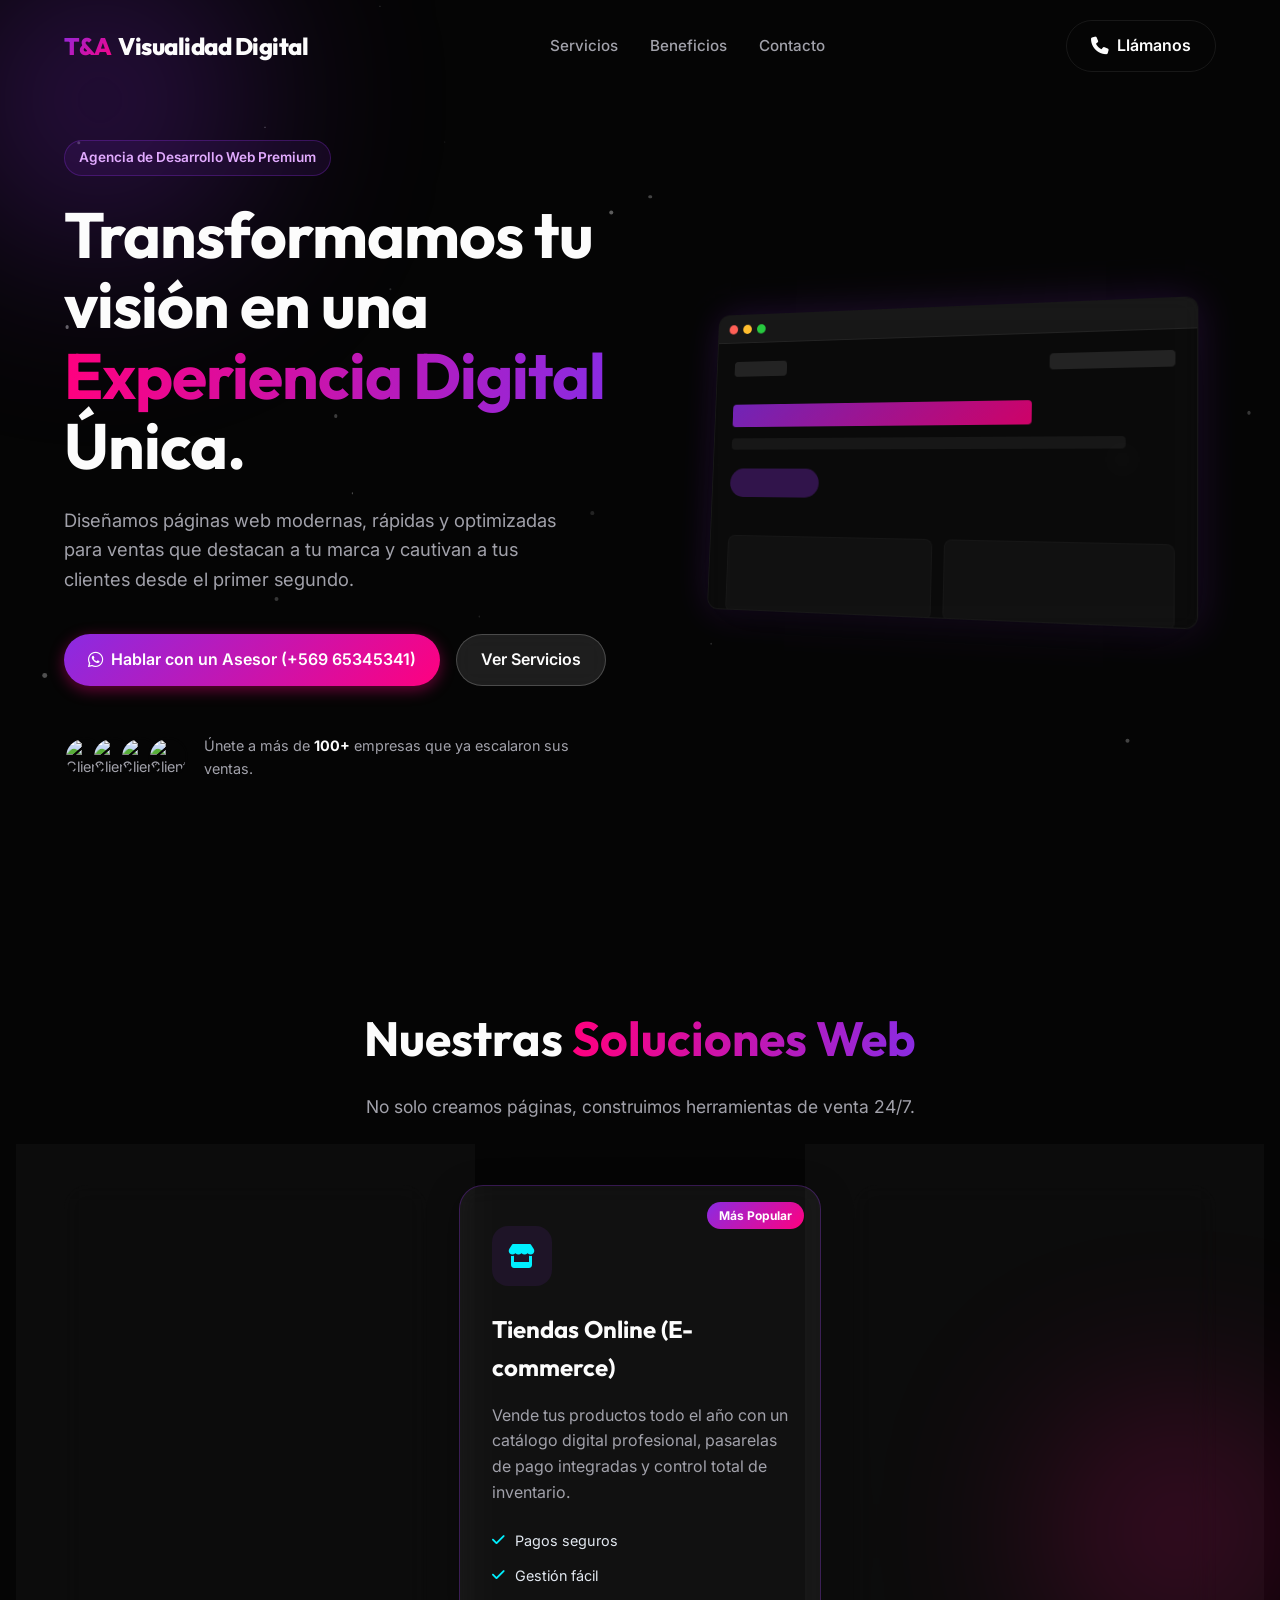
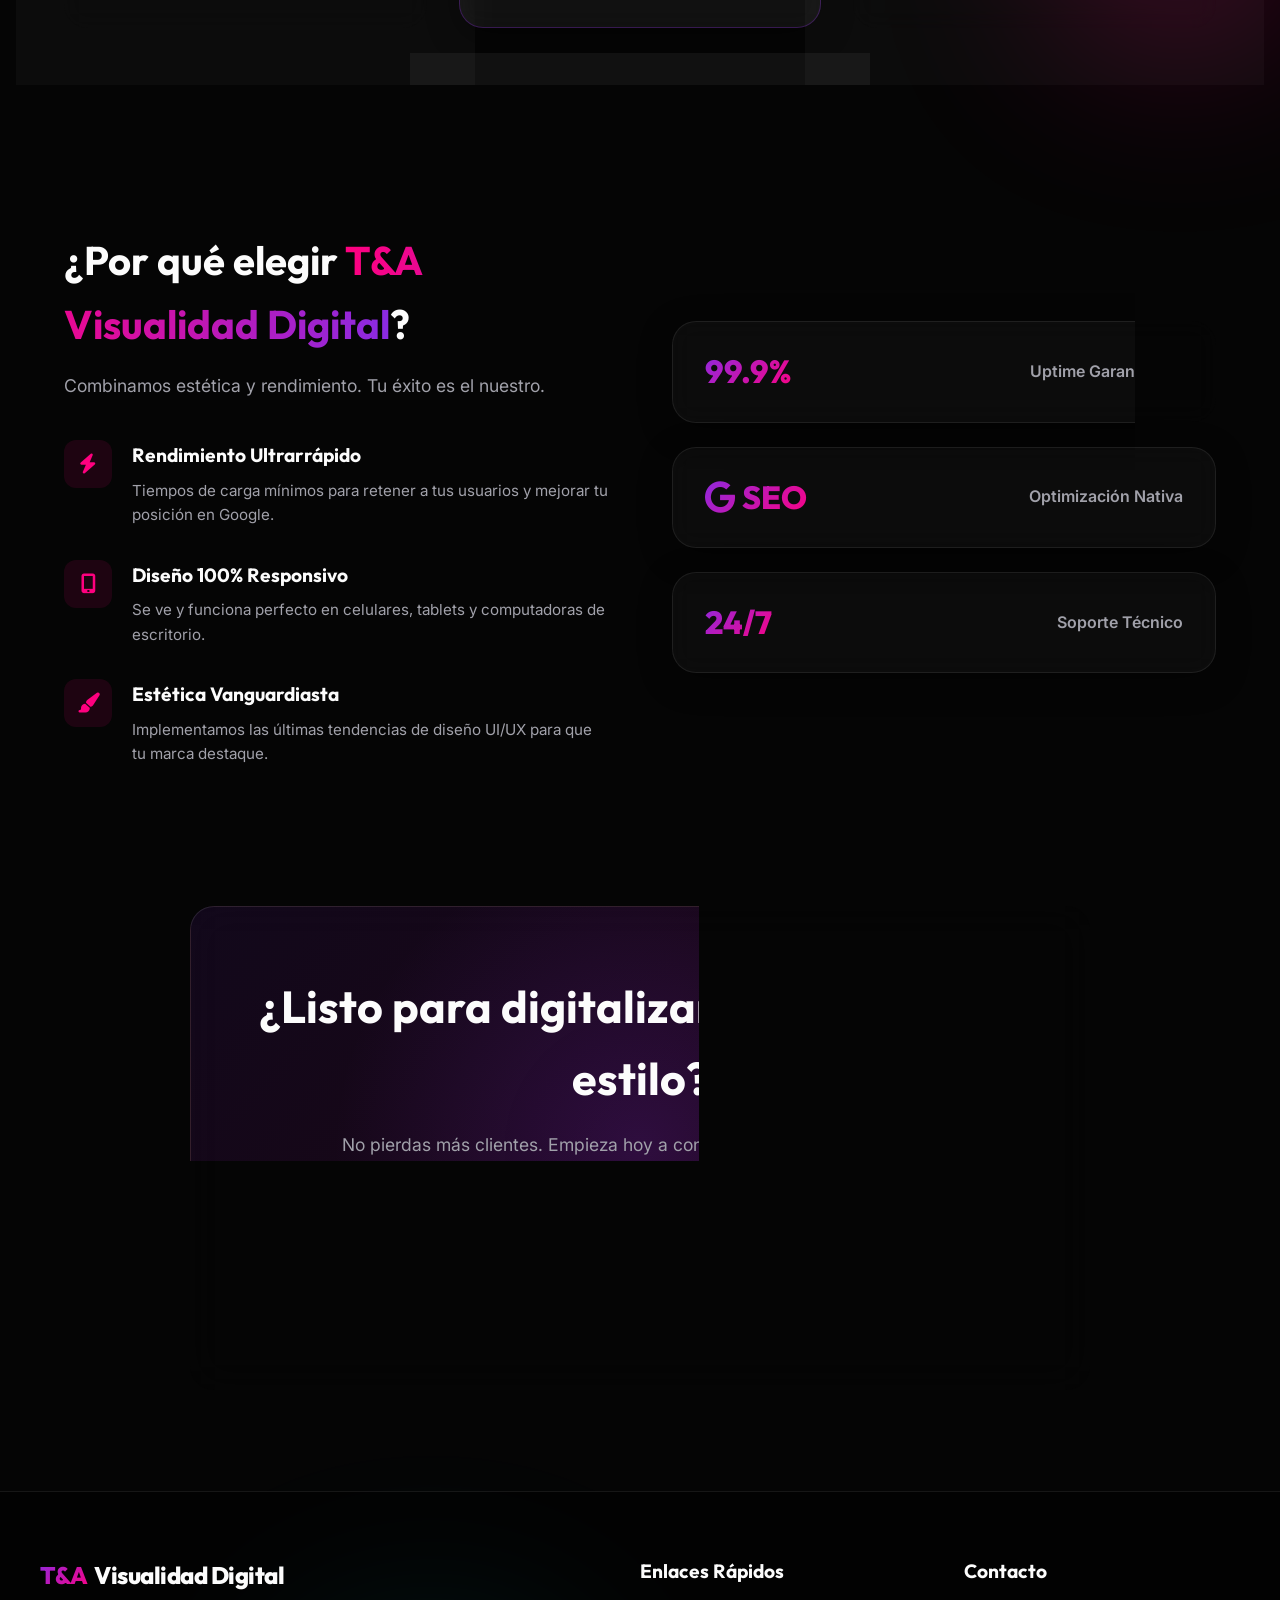
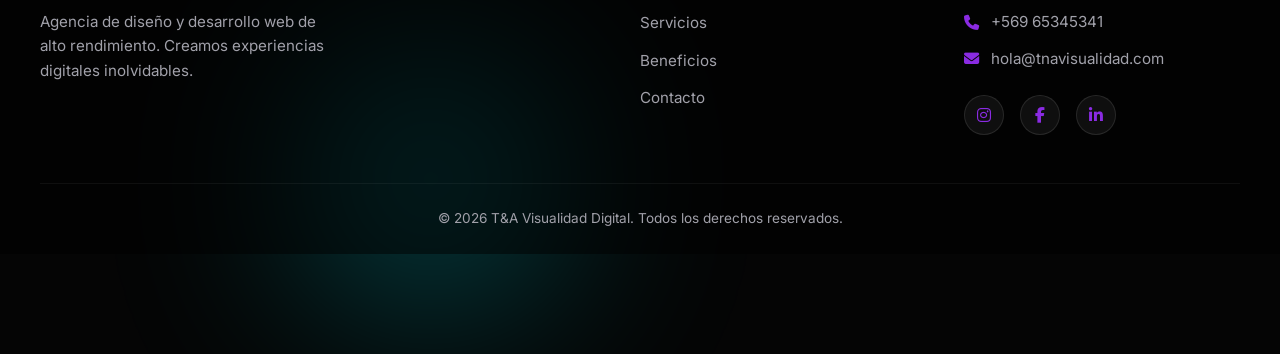
==== index.html @ 2055af7d "🚀 Initial commit: RV Soluciones website" ====
<!DOCTYPE html>
<html lang="es">
<head>
    <meta charset="UTF-8">
    <meta name="viewport" content="width=device-width, initial-scale=1.0">
    <title>T&A Visualidad Digital | Diseño Web Premium</title>
    <meta name="description" content="Impulsa tu negocio con páginas web de alto impacto, rápidas y optimizadas. T&A Visualidad Digital es tu agencia de desarrollo web.">
    <link rel="preconnect" href="https://fonts.googleapis.com">
    <link rel="preconnect" href="https://fonts.gstatic.com" crossorigin>
    <link href="https://fonts.googleapis.com/css2?family=Outfit:wght@300;400;600;800&family=Inter:wght@400;500;700&display=swap" rel="stylesheet">
    <link rel="stylesheet" href="styles.css">
    <link rel="stylesheet" href="https://cdnjs.cloudflare.com/ajax/libs/font-awesome/6.4.0/css/all.min.css">
</head>
<body>
    <!-- Background Animation Elements -->
    <div class="glow-orb orb-1"></div>
    <div class="glow-orb orb-2"></div>
    <div class="glow-orb orb-3"></div>

    <header class="glass-nav">
        <div class="nav-container">
            <a href="#" class="logo">
                <span class="logo-tna">T&A</span> <span class="logo-text">Visualidad Digital</span>
            </a>
            <nav class="nav-links">
                <a href="#servicios">Servicios</a>
                <a href="#beneficios">Beneficios</a>
                <a href="#contacto">Contacto</a>
            </nav>
            <a href="tel:+56965345341" class="btn btn-outline">
                <i class="fa-solid fa-phone"></i> Llámanos
            </a>
        </div>
    </header>

    <main>
        <!-- Hero Section -->
        <section class="hero">
            <div class="hero-content">
                <div class="badge">Agencia de Desarrollo Web Premium</div>
                <h1 class="hero-title">
                    Transformamos tu visión en una 
                    <span class="text-gradient">Experiencia Digital</span> Única.
                </h1>
                <p class="hero-subtitle">
                    Diseñamos páginas web modernas, rápidas y optimizadas para ventas que destacan a tu marca y cautivan a tus clientes desde el primer segundo.
                </p>
                <div class="hero-cta">
                    <a href="tel:+56965345341" class="btn btn-primary pulse-animation">
                        <i class="fa-brands fa-whatsapp"></i> Hablar con un Asesor (+569 65345341)
                    </a>
                    <a href="#servicios" class="btn btn-secondary">
                        Ver Servicios
                    </a>
                </div>
                <div class="social-proof">
                    <div class="avatars">
                        <img src="https://i.pravatar.cc/100?img=1" alt="Cliente">
                        <img src="https://i.pravatar.cc/100?img=2" alt="Cliente">
                        <img src="https://i.pravatar.cc/100?img=3" alt="Cliente">
                        <img src="https://i.pravatar.cc/100?img=4" alt="Cliente">
                    </div>
                    <span>Únete a más de <strong>100+</strong> empresas que ya escalaron sus ventas.</span>
                </div>
            </div>
            <div class="hero-visual">
                <div class="glass-mockup">
                    <div class="mockup-header">
                        <div class="dot red"></div>
                        <div class="dot yellow"></div>
                        <div class="dot green"></div>
                    </div>
                    <div class="mockup-body">
                        <div class="skeleton-nav">
                            <div class="sk-logo"></div>
                            <div class="sk-links"></div>
                        </div>
                        <div class="skeleton-hero">
                            <div class="sk-title"></div>
                            <div class="sk-text"></div>
                            <div class="sk-btn"></div>
                        </div>
                        <div class="skeleton-cards">
                            <div class="sk-card"></div>
                            <div class="sk-card"></div>
                        </div>
                    </div>
                </div>
            </div>
        </section>

        <!-- Services Section -->
        <section id="servicios" class="services">
            <div class="section-header">
                <h2>Nuestras <span class="text-gradient">Soluciones Web</span></h2>
                <p>No solo creamos páginas, construimos herramientas de venta 24/7.</p>
            </div>
            
            <div class="services-grid">
                <!-- Service 1 -->
                <div class="service-card glass-panel">
                    <div class="service-icon"><i class="fa-solid fa-rocket"></i></div>
                    <h3>Landing Pages</h3>
                    <p>Páginas de aterrizaje altamente optimizadas diseñadas para convertir visitantes en clientes potenciales de forma agresiva y elegante.</p>
                    <ul class="service-features">
                        <li><i class="fa-solid fa-check"></i> Alta conversión</li>
                        <li><i class="fa-solid fa-check"></i> Diseño persuasivo</li>
                    </ul>
                </div>
                
                <!-- Service 2 -->
                <div class="service-card glass-panel featured">
                    <div class="popular-badge">Más Popular</div>
                    <div class="service-icon"><i class="fa-solid fa-store"></i></div>
                    <h3>Tiendas Online (E-commerce)</h3>
                    <p>Vende tus productos todo el año con un catálogo digital profesional, pasarelas de pago integradas y control total de inventario.</p>
                    <ul class="service-features">
                        <li><i class="fa-solid fa-check"></i> Pagos seguros</li>
                        <li><i class="fa-solid fa-check"></i> Gestión fácil</li>
                    </ul>
                </div>

                <!-- Service 3 -->
                <div class="service-card glass-panel">
                    <div class="service-icon"><i class="fa-solid fa-building"></i></div>
                    <h3>Web Corporativa</h3>
                    <p>Transmite confianza y autoridad con un sitio web institucional impecable que resalta el valor y la historia de tu empresa.</p>
                    <ul class="service-features">
                        <li><i class="fa-solid fa-check"></i> Diseño premium</li>
                        <li><i class="fa-solid fa-check"></i> SEO optimizado</li>
                    </ul>
                </div>
            </div>
        </section>

        <!-- Why Us / Features -->
        <section id="beneficios" class="features">
            <div class="features-content">
                <h2>¿Por qué elegir <span class="text-gradient">T&A Visualidad Digital</span>?</h2>
                <p>Combinamos estética y rendimiento. Tu éxito es el nuestro.</p>
                
                <div class="feature-list">
                    <div class="feature-item">
                        <div class="feature-icon"><i class="fa-solid fa-bolt"></i></div>
                        <div class="feature-text">
                            <h4>Rendimiento Ultrarrápido</h4>
                            <p>Tiempos de carga mínimos para retener a tus usuarios y mejorar tu posición en Google.</p>
                        </div>
                    </div>
                    <div class="feature-item">
                        <div class="feature-icon"><i class="fa-solid fa-mobile-screen-button"></i></div>
                        <div class="feature-text">
                            <h4>Diseño 100% Responsivo</h4>
                            <p>Se ve y funciona perfecto en celulares, tablets y computadoras de escritorio.</p>
                        </div>
                    </div>
                    <div class="feature-item">
                        <div class="feature-icon"><i class="fa-solid fa-paintbrush"></i></div>
                        <div class="feature-text">
                            <h4>Estética Vanguardiasta</h4>
                            <p>Implementamos las últimas tendencias de diseño UI/UX para que tu marca destaque.</p>
                        </div>
                    </div>
                </div>
            </div>
            <div class="features-visual">
                <div class="stat-card glass-panel tilt-card">
                    <div class="stat-number">99.9%</div>
                    <div class="stat-label">Uptime Garantizado</div>
                </div>
                <div class="stat-card glass-panel tilt-card delay-1">
                    <div class="stat-number"><i class="fa-brands fa-google"></i> SEO</div>
                    <div class="stat-label">Optimización Nativa</div>
                </div>
                <div class="stat-card glass-panel tilt-card delay-2">
                    <div class="stat-number">24/7</div>
                    <div class="stat-label">Soporte Técnico</div>
                </div>
            </div>
        </section>

        <!-- Call to Action -->
        <section id="contacto" class="cta-section">
            <div class="cta-glass-container">
                <h2>¿Listo para digitalizar tu negocio con estilo?</h2>
                <p>No pierdas más clientes. Empieza hoy a construir tu presencia online con T&A Visualidad Digital.</p>
                <a href="tel:+56965345341" class="btn btn-primary btn-large glow-btn">
                    <i class="fa-solid fa-phone-volume"></i> Llamar Ahora: +569 65345341
                </a>
                <p class="cta-note">Respuesta rápida garantizada. ¡Hablemos de tu proyecto!</p>
            </div>
        </section>
    </main>

    <footer>
        <div class="footer-content">
            <div class="footer-brand">
                <a href="#" class="logo">
                    <span class="logo-tna">T&A</span> <span class="logo-text">Visualidad Digital</span>
                </a>
                <p>Agencia de diseño y desarrollo web de alto rendimiento. Creamos experiencias digitales inolvidables.</p>
            </div>
            <div class="footer-links">
                <h4>Enlaces Rápidos</h4>
                <ul>
                    <li><a href="#servicios">Servicios</a></li>
                    <li><a href="#beneficios">Beneficios</a></li>
                    <li><a href="#contacto">Contacto</a></li>
                </ul>
            </div>
            <div class="footer-contact">
                <h4>Contacto</h4>
                <p><i class="fa-solid fa-phone"></i> <a href="tel:+56965345341">+569 65345341</a></p>
                <p><i class="fa-solid fa-envelope"></i> hola@tnavisualidad.com</p>
                <div class="social-icons">
                    <a href="#"><i class="fa-brands fa-instagram"></i></a>
                    <a href="#"><i class="fa-brands fa-facebook-f"></i></a>
                    <a href="#"><i class="fa-brands fa-linkedin-in"></i></a>
                </div>
            </div>
        </div>
        <div class="footer-bottom">
            <p>&copy; 2026 T&A Visualidad Digital. Todos los derechos reservados.</p>
        </div>
    </footer>

    <script src="script.js"></script>
</body>
</html>
<!-- Particles Script for Background -->
<script>
    // Create random particles in the background
    document.addEventListener('DOMContentLoaded', () => {
        const createParticles = () => {
            const container = document.createElement('div');
            container.id = 'particles-bg';
            container.style.position = 'fixed';
            container.style.top = '0';
            container.style.left = '0';
            container.style.width = '100%';
            container.style.height = '100%';
            container.style.pointerEvents = 'none';
            container.style.zIndex = '-2';
            document.body.prepend(container);

            for (let i = 0; i < 30; i++) {
                const particle = document.createElement('div');
                const size = Math.random() * 4 + 1;
                
                particle.style.position = 'absolute';
                particle.style.width = size + 'px';
                particle.style.height = size + 'px';
                particle.style.background = 'rgba(255, 255, 255, ' + (Math.random() * 0.3 + 0.1) + ')';
                particle.style.borderRadius = '50%';
                
                // Random position
                particle.style.left = Math.random() * 100 + 'vw';
                particle.style.top = Math.random() * 100 + 'vh';
                
                // Animation setup
                const duration = Math.random() * 20 + 10;
                particle.style.transition = 'transform ' + duration + 's linear';
                
                container.appendChild(particle);

                // Move them slowly
                setTimeout(() => {
                    particle.style.transform = 'translate(' + (Math.random() * 200 - 100) + 'px, ' + (Math.random() * -200 - 50) + 'px)';
                }, 100);
            }
        };

        createParticles();

        // Add float and glow classes to existing elements dynamically
        const cards = document.querySelectorAll('.service-card');
        cards.forEach((card, index) => {
            if(index === 1) card.classList.add('float-element'); // Float the middle card
            card.classList.add('glow-on-hover');
        });

        const heroImg = document.querySelector('.glass-mockup');
        if(heroImg) heroImg.classList.add('float-element');

        const mainBtn = document.querySelector('.btn-primary.btn-large');
        if(mainBtn) mainBtn.classList.add('glow-on-hover');
    });
</script>
---- styles.css ----
/* 
 * T&A Visualidad Digital - Premium CSS Framework
 */

 :root {
    --bg-dark: #050505;
    --bg-darker: #000000;
    --text-main: #fcfcfc;
    --text-muted: #a1a1aa;
    
    /* Brand Colors - Vibrant Gradient */
    --accent-primary: #8a2be2; /* BlueViolet */
    --accent-secondary: #ff007f; /* Bright Pink */
    --accent-tertiary: #00f0ff; /* Cyan */
    
    --glass-bg: rgba(255, 255, 255, 0.03);
    --glass-border: rgba(255, 255, 255, 0.08);
    --glass-shadow: 0 8px 32px 0 rgba(0, 0, 0, 0.37);
    
    --gradient-brand: linear-gradient(135deg, var(--accent-primary), var(--accent-secondary));
    --gradient-hero: linear-gradient(to right, #ff007f, #8a2be2, #00f0ff);
    
    --font-heading: 'Outfit', sans-serif;
    --font-body: 'Inter', sans-serif;
    
    --radius-sm: 8px;
    --radius-md: 16px;
    --radius-lg: 24px;
    --radius-pill: 50px;
}

* {
    margin: 0;
    padding: 0;
    box-sizing: border-box;
}

html {
    scroll-behavior: smooth;
}

body {
    font-family: var(--font-body);
    background-color: var(--bg-dark);
    color: var(--text-main);
    line-height: 1.6;
    overflow-x: hidden;
    position: relative;
}

h1, h2, h3, h4, .logo {
    font-family: var(--font-heading);
}

a {
    text-decoration: none;
    color: inherit;
    transition: all 0.3s ease;
}

ul {
    list-style: none;
}

/* Background Animation */
.glow-orb {
    position: absolute;
    border-radius: 50%;
    filter: blur(100px);
    z-index: -1;
    opacity: 0.5;
    animation: float 20s infinite ease-in-out alternate;
}

.orb-1 {
    width: 400px;
    height: 400px;
    background: radial-gradient(circle, var(--accent-primary) 0%, transparent 70%);
    top: -100px;
    left: -100px;
}

.orb-2 {
    width: 300px;
    height: 300px;
    background: radial-gradient(circle, var(--accent-secondary) 0%, transparent 70%);
    top: 40%;
    right: -50px;
    animation-delay: -5s;
}

.orb-3 {
    width: 350px;
    height: 350px;
    background: radial-gradient(circle, var(--accent-tertiary) 0%, transparent 70%);
    bottom: -100px;
    left: 20%;
    animation-delay: -10s;
}

@keyframes float {
    0% { transform: translate(0, 0) scale(1); }
    33% { transform: translate(30px, -50px) scale(1.1); }
    66% { transform: translate(-20px, 20px) scale(0.9); }
    100% { transform: translate(0, 0) scale(1); }
}

/* Typography Utility */
.text-gradient {
    background: var(--gradient-hero);
    -webkit-background-clip: text;
    -webkit-text-fill-color: transparent;
    background-clip: text;
    background-size: 200% auto;
    animation: gradientShine 3s linear infinite;
}

@keyframes gradientShine {
    to {
        background-position: 200% center;
    }
}

/* Standard Glass Panel */
.glass-panel {
    background: var(--glass-bg);
    backdrop-filter: blur(12px);
    -webkit-backdrop-filter: blur(12px);
    border: 1px solid var(--glass-border);
    border-radius: var(--radius-lg);
    box-shadow: var(--glass-shadow);
}

/* Buttons */
.btn {
    display: inline-flex;
    align-items: center;
    justify-content: center;
    gap: 8px;
    padding: 12px 24px;
    border-radius: var(--radius-pill);
    font-weight: 600;
    font-family: var(--font-body);
    cursor: pointer;
    border: none;
    font-size: 1rem;
}

.btn i {
    font-size: 1.1em;
}

.btn-primary {
    background: var(--gradient-brand);
    color: #fff;
    box-shadow: 0 4px 15px rgba(255, 0, 127, 0.4);
}

.btn-primary:hover {
    transform: translateY(-2px);
    box-shadow: 0 6px 20px rgba(255, 0, 127, 0.6);
}

.btn-secondary {
    background: rgba(255, 255, 255, 0.1);
    color: var(--text-main);
    border: 1px solid rgba(255, 255, 255, 0.2);
    backdrop-filter: blur(10px);
}

.btn-secondary:hover {
    background: rgba(255, 255, 255, 0.15);
    border-color: rgba(255, 255, 255, 0.3);
}

.btn-outline {
    background: transparent;
    color: var(--text-main);
    border: 1px solid var(--glass-border);
}

.btn-outline:hover {
    background: var(--glass-bg);
    border-color: var(--accent-primary);
}

.btn-large {
    padding: 16px 36px;
    font-size: 1.125rem;
}

.pulse-animation {
    animation: pulseGlow 2s infinite;
}

@keyframes pulseGlow {
    0% { box-shadow: 0 0 0 0 rgba(255, 0, 127, 0.7); }
    70% { box-shadow: 0 0 0 15px rgba(255, 0, 127, 0); }
    100% { box-shadow: 0 0 0 0 rgba(255, 0, 127, 0); }
}

/* Navigation */
.glass-nav {
    position: fixed;
    top: 0;
    width: 100%;
    z-index: 1000;
    transition: all 0.3s ease;
    padding: 20px 0;
}

.glass-nav.scrolled {
    padding: 12px 0;
    background: rgba(5, 5, 5, 0.8);
    backdrop-filter: blur(16px);
    -webkit-backdrop-filter: blur(16px);
    border-bottom: 1px solid var(--glass-border);
}

.nav-container {
    max-width: 1200px;
    margin: 0 auto;
    padding: 0 24px;
    display: flex;
    justify-content: space-between;
    align-items: center;
}

.logo {
    font-size: 1.5rem;
    font-weight: 800;
    display: flex;
    align-items: center;
    gap: 6px;
}

.logo-tna {
    background: var(--gradient-brand);
    -webkit-background-clip: text;
    -webkit-text-fill-color: transparent;
}

.logo-text {
    letter-spacing: -0.5px;
}

.nav-links {
    display: flex;
    gap: 32px;
}

.nav-links a {
    font-size: 0.95rem;
    font-weight: 500;
    color: var(--text-muted);
    position: relative;
}

.nav-links a::after {
    content: '';
    position: absolute;
    bottom: -4px;
    left: 0;
    width: 0%;
    height: 2px;
    background: var(--gradient-brand);
    transition: width 0.3s ease;
}

.nav-links a:hover {
    color: var(--text-main);
}

.nav-links a:hover::after {
    width: 100%;
}

/* Sections Base */
section {
    padding: 100px 24px;
    max-width: 1200px;
    margin: 0 auto;
}

/* Hero Section */
.hero {
    display: flex;
    align-items: center;
    min-height: 100vh;
    padding-top: 120px;
    gap: 48px;
}

.hero-content {
    flex: 1;
}

.badge {
    display: inline-block;
    padding: 6px 14px;
    background: rgba(138, 43, 226, 0.1);
    border: 1px solid rgba(138, 43, 226, 0.3);
    border-radius: 20px;
    font-size: 0.85rem;
    font-weight: 600;
    color: #e2abff;
    margin-bottom: 24px;
}

.hero-title {
    font-size: clamp(2.5rem, 5vw, 4.5rem);
    line-height: 1.1;
    margin-bottom: 24px;
    letter-spacing: -1px;
}

.hero-subtitle {
    font-size: clamp(1rem, 2vw, 1.15rem);
    color: var(--text-muted);
    margin-bottom: 40px;
    max-width: 500px;
}

.hero-cta {
    display: flex;
    gap: 16px;
    margin-bottom: 48px;
    flex-wrap: wrap;
}

.social-proof {
    display: flex;
    align-items: center;
    gap: 16px;
    font-size: 0.9rem;
    color: var(--text-muted);
}

.avatars {
    display: flex;
}

.avatars img {
    width: 40px;
    height: 40px;
    border-radius: 50%;
    border: 2px solid var(--bg-dark);
    margin-left: -12px;
}

.avatars img:first-child {
    margin-left: 0;
}

.social-proof strong {
    color: var(--text-main);
}

/* Hero Visual (Mockup) */
.hero-visual {
    flex: 1;
    perspective: 1000px;
    position: relative;
    display: flex;
    justify-content: center;
    align-items: center;
}

.glass-mockup {
    width: 100%;
    max-width: 500px;
    aspect-ratio: 16/10;
    background: rgba(255, 255, 255, 0.02);
    border: 1px solid rgba(255, 255, 255, 0.05);
    border-radius: 12px;
    box-shadow: 0 25px 50px -12px rgba(0, 0, 0, 0.5), 
                0 0 40px rgba(138, 43, 226, 0.2);
    transform: rotateY(-15deg) rotateX(5deg);
    transition: transform 0.5s ease;
    overflow: hidden;
    backdrop-filter: blur(10px);
}

.glass-mockup:hover {
    transform: rotateY(-5deg) rotateX(2deg);
}

.mockup-header {
    height: 30px;
    background: rgba(255, 255, 255, 0.05);
    border-bottom: 1px solid rgba(255, 255, 255, 0.05);
    display: flex;
    align-items: center;
    padding: 0 12px;
    gap: 6px;
}

.dot {
    width: 10px;
    height: 10px;
    border-radius: 50%;
}

.dot.red { background: #ff5f56; }
.dot.yellow { background: #ffbd2e; }
.dot.green { background: #27c93f; }

.mockup-body {
    padding: 20px;
}

.skeleton-nav {
    display: flex;
    justify-content: space-between;
    margin-bottom: 30px;
}

.sk-logo {
    width: 60px;
    height: 16px;
    background: rgba(255, 255, 255, 0.1);
    border-radius: 4px;
}

.sk-links {
    width: 120px;
    height: 16px;
    background: rgba(255, 255, 255, 0.1);
    border-radius: 4px;
}

.skeleton-hero {
    margin-bottom: 40px;
}

.sk-title {
    width: 70%;
    height: 24px;
    background: var(--gradient-brand);
    border-radius: 4px;
    margin-bottom: 12px;
    opacity: 0.8;
}

.sk-text {
    width: 90%;
    height: 12px;
    background: rgba(255, 255, 255, 0.05);
    border-radius: 4px;
    margin-bottom: 8px;
}

.sk-btn {
    width: 100px;
    height: 30px;
    background: rgba(138, 43, 226, 0.3);
    border-radius: 15px;
    margin-top: 20px;
}

.skeleton-cards {
    display: flex;
    gap: 12px;
}

.sk-card {
    flex: 1;
    height: 80px;
    background: rgba(255, 255, 255, 0.03);
    border-radius: 8px;
    border: 1px solid rgba(255, 255, 255, 0.02);
}

/* Services Section */
.section-header {
    text-align: center;
    margin-bottom: 64px;
}

.section-header h2 {
    font-size: clamp(2rem, 4vw, 3rem);
    margin-bottom: 16px;
}

.section-header p {
    color: var(--text-muted);
    font-size: 1.1rem;
    max-width: 600px;
    margin: 0 auto;
}

.services-grid {
    display: grid;
    grid-template-columns: repeat(auto-fit, minmax(300px, 1fr));
    gap: 32px;
}

.service-card {
    padding: 40px 32px;
    position: relative;
    transition: transform 0.3s ease, box-shadow 0.3s ease;
    overflow: hidden;
    display: flex;
    flex-direction: column;
}

.service-card:hover {
    transform: translateY(-10px);
    box-shadow: 0 15px 40px rgba(138, 43, 226, 0.15);
}

.service-card::before {
    content: '';
    position: absolute;
    top: 0;
    left: 0;
    width: 100%;
    height: 4px;
    background: var(--gradient-brand);
    transform: scaleX(0);
    transform-origin: left;
    transition: transform 0.4s ease;
}

.service-card:hover::before {
    transform: scaleX(1);
}

.service-icon {
    width: 60px;
    height: 60px;
    background: rgba(138, 43, 226, 0.1);
    border-radius: 16px;
    display: flex;
    align-items: center;
    justify-content: center;
    font-size: 1.5rem;
    color: var(--accent-tertiary);
    margin-bottom: 24px;
}

.service-card.featured {
    background: rgba(255, 255, 255, 0.05);
    border-color: rgba(138, 43, 226, 0.3);
}

.popular-badge {
    position: absolute;
    top: 16px;
    right: 16px;
    background: var(--gradient-brand);
    color: white;
    font-size: 0.75rem;
    font-weight: 700;
    padding: 4px 12px;
    border-radius: 20px;
}

.service-card h3 {
    font-size: 1.5rem;
    margin-bottom: 16px;
}

.service-card p {
    color: var(--text-muted);
    margin-bottom: 24px;
    flex: 1;
}

.service-features {
    display: flex;
    flex-direction: column;
    gap: 12px;
}

.service-features li {
    display: flex;
    align-items: center;
    gap: 10px;
    font-size: 0.9rem;
    color: #e2e8f0;
}

.service-features i {
    color: var(--accent-tertiary);
}

/* Features Section */
.features {
    display: flex;
    align-items: center;
    gap: 64px;
}

.features-content {
    flex: 1;
}

.features-content h2 {
    font-size: clamp(2rem, 4vw, 2.5rem);
    margin-bottom: 16px;
}

.features-content > p {
    color: var(--text-muted);
    font-size: 1.1rem;
    margin-bottom: 40px;
}

.feature-list {
    display: flex;
    flex-direction: column;
    gap: 32px;
}

.feature-item {
    display: flex;
    gap: 20px;
}

.feature-icon {
    width: 48px;
    height: 48px;
    flex-shrink: 0;
    background: rgba(255, 0, 127, 0.1);
    color: var(--accent-secondary);
    border-radius: 12px;
    display: flex;
    align-items: center;
    justify-content: center;
    font-size: 1.25rem;
}

.feature-text h4 {
    font-size: 1.2rem;
    margin-bottom: 8px;
}

.feature-text p {
    color: var(--text-muted);
    font-size: 0.95rem;
}

.features-visual {
    flex: 1;
    display: flex;
    flex-direction: column;
    gap: 24px;
}

.stat-card {
    padding: 24px 32px;
    display: flex;
    align-items: center;
    justify-content: space-between;
    transition: transform 0.3s ease;
}

.stat-card:hover {
    transform: translateX(10px);
    background: rgba(255, 255, 255, 0.05);
}

.delay-1 { transform: translateX(20px); }
.delay-1:hover { transform: translateX(30px); }
.delay-2 { transform: translateX(40px); }
.delay-2:hover { transform: translateX(50px); }


.stat-number {
    font-size: 2rem;
    font-weight: 800;
    font-family: var(--font-heading);
    background: var(--gradient-brand);
    -webkit-background-clip: text;
    -webkit-text-fill-color: transparent;
}

.stat-label {
    font-weight: 600;
    color: var(--text-muted);
}

/* CTA Section */
.cta-section {
    padding: 40px 24px 100px;
}

.cta-glass-container {
    background: linear-gradient(135deg, rgba(138, 43, 226, 0.1), rgba(255, 0, 127, 0.1));
    backdrop-filter: blur(20px);
    -webkit-backdrop-filter: blur(20px);
    border: 1px solid rgba(255, 255, 255, 0.1);
    border-radius: var(--radius-lg);
    padding: 64px 32px;
    text-align: center;
    max-width: 900px;
    margin: 0 auto;
    position: relative;
    overflow: hidden;
}

.cta-glass-container::after {
    content: '';
    position: absolute;
    top: 0;
    left: 0;
    width: 100%;
    height: 100%;
    background: radial-gradient(circle at center, rgba(138, 43, 226, 0.2) 0%, transparent 60%);
    pointer-events: none;
}

.cta-glass-container h2 {
    font-size: clamp(2rem, 3.5vw, 3rem);
    margin-bottom: 16px;
    position: relative;
    z-index: 1;
}

.cta-glass-container p {
    color: var(--text-muted);
    font-size: 1.1rem;
    max-width: 600px;
    margin: 0 auto 40px;
    position: relative;
    z-index: 1;
}

.cta-note {
    font-size: 0.85rem !important;
    margin-top: 16px !important;
    margin-bottom: 0 !important;
    opacity: 0.7;
}

/* Footer */
footer {
    border-top: 1px solid var(--glass-border);
    padding: 64px 24px 24px;
    background: rgba(0, 0, 0, 0.5);
}

.footer-content {
    max-width: 1200px;
    margin: 0 auto;
    display: grid;
    grid-template-columns: 2fr 1fr 1fr;
    gap: 48px;
    margin-bottom: 48px;
}

.footer-brand p {
    color: var(--text-muted);
    font-size: 0.95rem;
    margin-top: 16px;
    max-width: 300px;
}

.footer-links h4, .footer-contact h4 {
    font-family: var(--font-heading);
    font-size: 1.2rem;
    margin-bottom: 24px;
}

.footer-links ul {
    display: flex;
    flex-direction: column;
    gap: 12px;
}

.footer-links a {
    color: var(--text-muted);
    font-size: 0.95rem;
}

.footer-links a:hover {
    color: var(--accent-tertiary);
}

.footer-contact p {
    color: var(--text-muted);
    font-size: 0.95rem;
    margin-bottom: 12px;
    display: flex;
    align-items: center;
    gap: 12px;
}

.footer-contact i {
    color: var(--accent-primary);
}

.social-icons {
    display: flex;
    gap: 16px;
    margin-top: 24px;
}

.social-icons a {
    width: 40px;
    height: 40px;
    border-radius: 50%;
    background: rgba(255, 255, 255, 0.05);
    display: flex;
    align-items: center;
    justify-content: center;
    border: 1px solid rgba(255, 255, 255, 0.1);
}

.social-icons a:hover {
    background: var(--gradient-brand);
    border-color: transparent;
    transform: translateY(-3px);
}

.footer-bottom {
    max-width: 1200px;
    margin: 0 auto;
    text-align: center;
    padding-top: 24px;
    border-top: 1px solid rgba(255, 255, 255, 0.05);
    color: var(--text-muted);
    font-size: 0.85rem;
}

/* Setup Animations Data Attributes (For JS) */
.reveal {
    opacity: 0;
    transform: translateY(30px);
    transition: all 0.8s ease-out;
}

.reveal.active {
    opacity: 1;
    transform: translateY(0);
}

/* Responsive Design */
@media (max-width: 992px) {
    .hero, .features {
        flex-direction: column;
    }
    
    .hero-content {
        text-align: center;
        display: flex;
        flex-direction: column;
        align-items: center;
    }
    
    .hero-cta {
        justify-content: center;
    }
    
    .delay-1, .delay-2 {
        transform: translateX(0);
    }
    
    .footer-content {
        grid-template-columns: 1fr 1fr;
    }
}

@media (max-width: 768px) {
    .nav-links {
        display: none;
    }
    
    .footer-content {
        grid-template-columns: 1fr;
    }
    
    section {
        padding: 60px 24px;
    }
    
    .hero {
        padding-top: 100px;
    }
}

/* Additional Dynamic Effects */

/* Floating animation for elements */
.float-element {
    animation: float-soft 6s ease-in-out infinite;
}

@keyframes float-soft {
    0% { transform: translateY(0px); }
    50% { transform: translateY(-15px); }
    100% { transform: translateY(0px); }
}

/* Glow border on hover */
.glow-on-hover {
    position: relative;
    z-index: 1;
}

.glow-on-hover::before {
    content: '';
    position: absolute;
    top: 0; left: 0; right: 0; bottom: 0;
    z-index: -1;
    border-radius: inherit;
    background: var(--gradient-brand);
    opacity: 0;
    transition: opacity 0.4s ease;
    filter: blur(15px);
}

.glow-on-hover:hover::before {
    opacity: 0.8;
}

/* Text reveal animation for titles */
.text-reveal {
    overflow: hidden;
    display: inline-block;
}

.text-reveal > span {
    display: inline-block;
    transform: translateY(100%);
    opacity: 0;
    animation: reveal-up 0.8s cubic-bezier(0.77, 0, 0.175, 1) forwards;
}

@keyframes reveal-up {
    to {
        transform: translateY(0);
        opacity: 1;
    }
}

/* Add subtle rotation to service icons on hover */
.service-card:hover .service-icon {
    transform: rotate(15deg) scale(1.1);
    transition: transform 0.3s cubic-bezier(0.34, 1.56, 0.64, 1);
}

/* Make stats pop more */
.stat-card.active .stat-number {
    animation: pop-in 0.6s cubic-bezier(0.34, 1.56, 0.64, 1) forwards;
}

@keyframes pop-in {
    0% { transform: scale(0.5); opacity: 0; }
    100% { transform: scale(1); opacity: 1; }
}

/* Glitch effect on hover for main CTA */
.btn-primary:hover {
    animation: subtle-glitch 0.2s linear infinite;
}

@keyframes subtle-glitch {
    0% { transform: translateX(0); }
    20% { transform: translateX(-1px); }
    40% { transform: translateX(1px); }
    60% { transform: translateX(-1px); }
    80% { transform: translateX(1px); }
    100% { transform: translateX(0); }
}

/* Particles container for JS */
#particles-bg {
    position: fixed;
    top: 0;
    left: 0;
    width: 100%;
    height: 100%;
    z-index: -2;
    pointer-events: none;
}
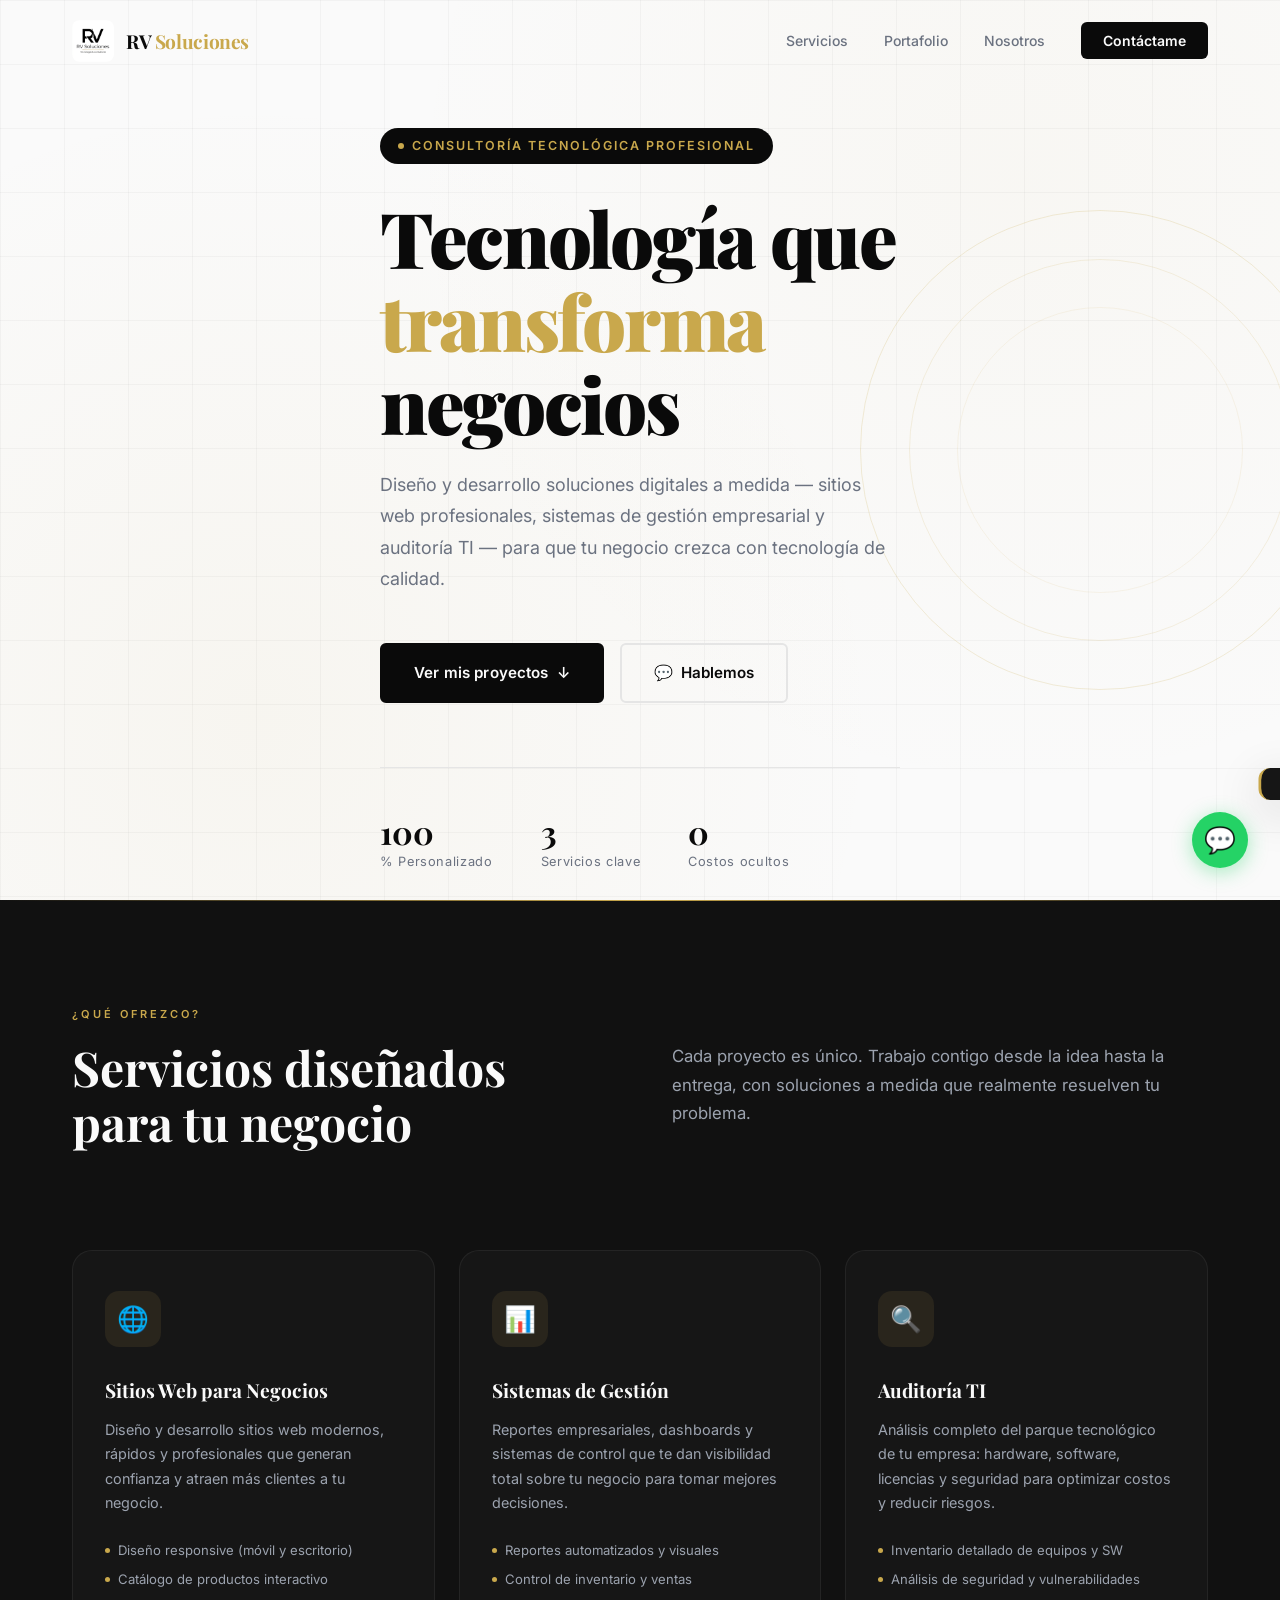
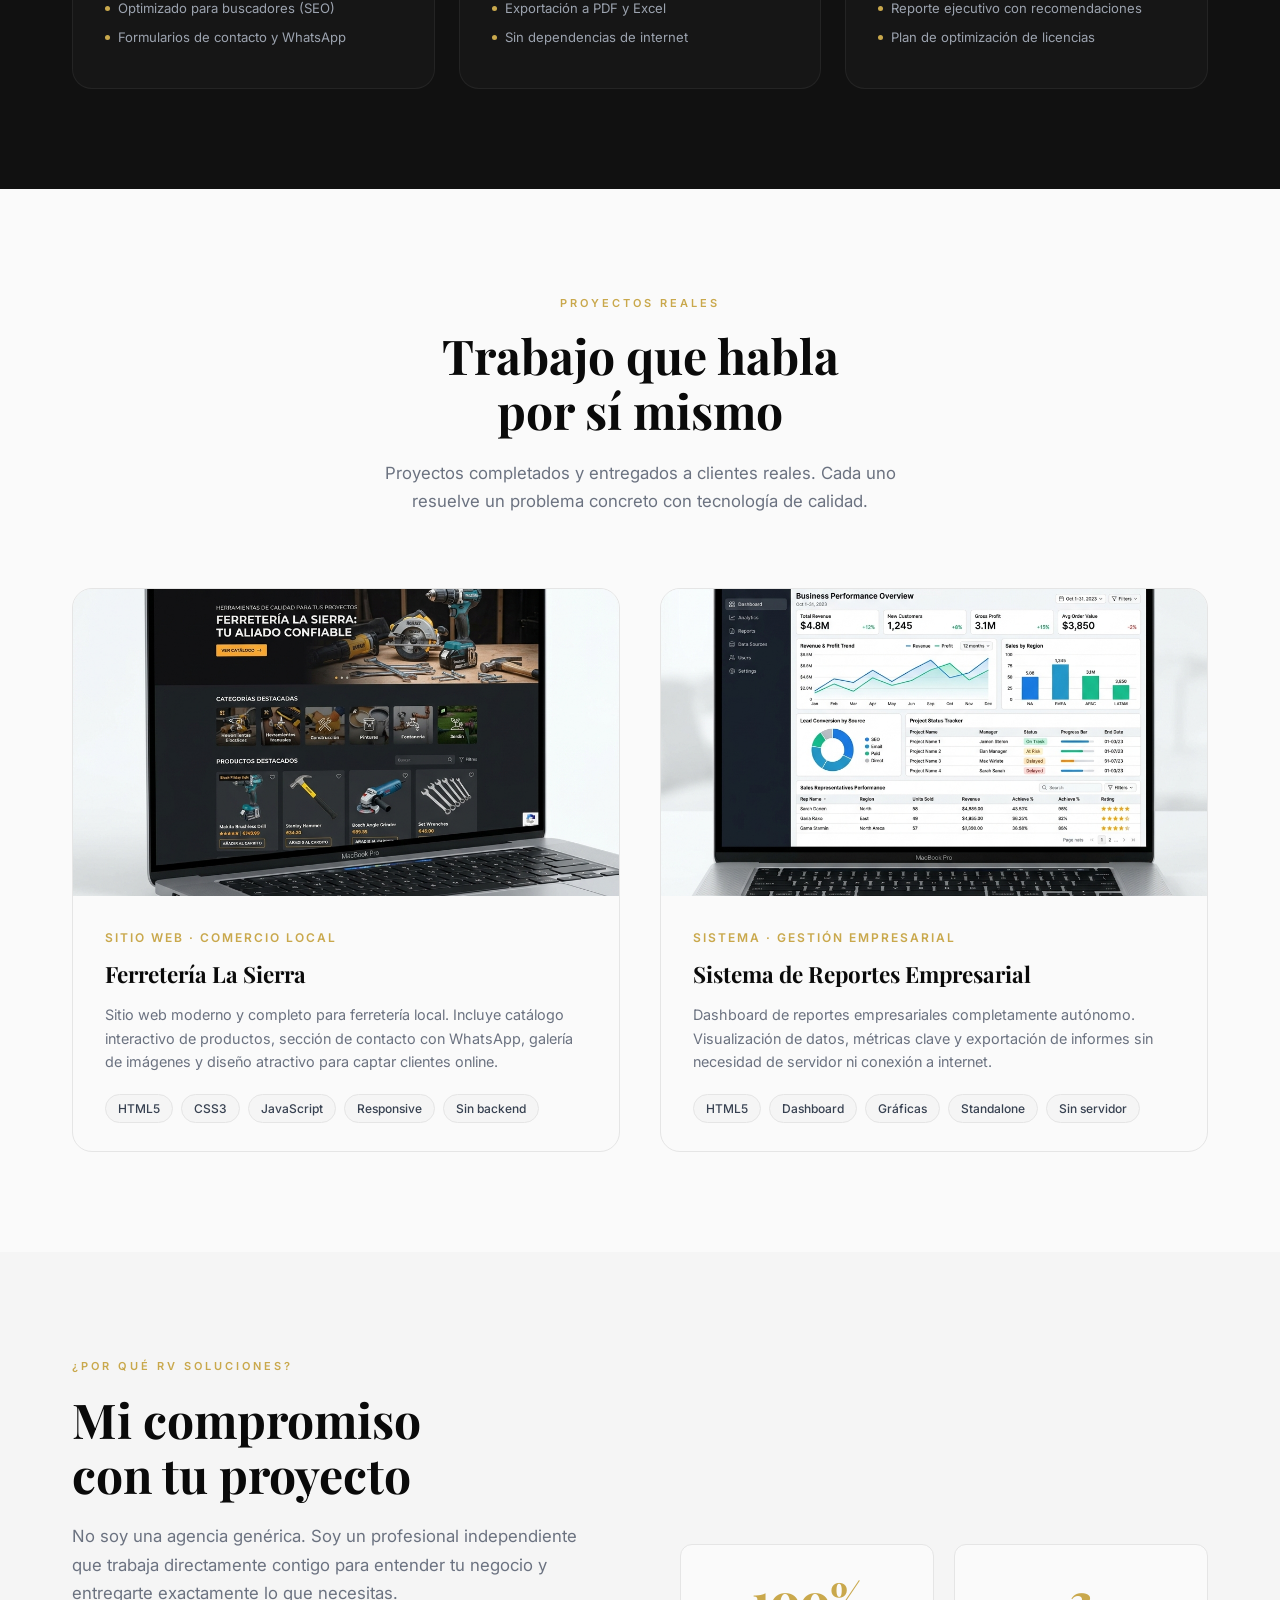
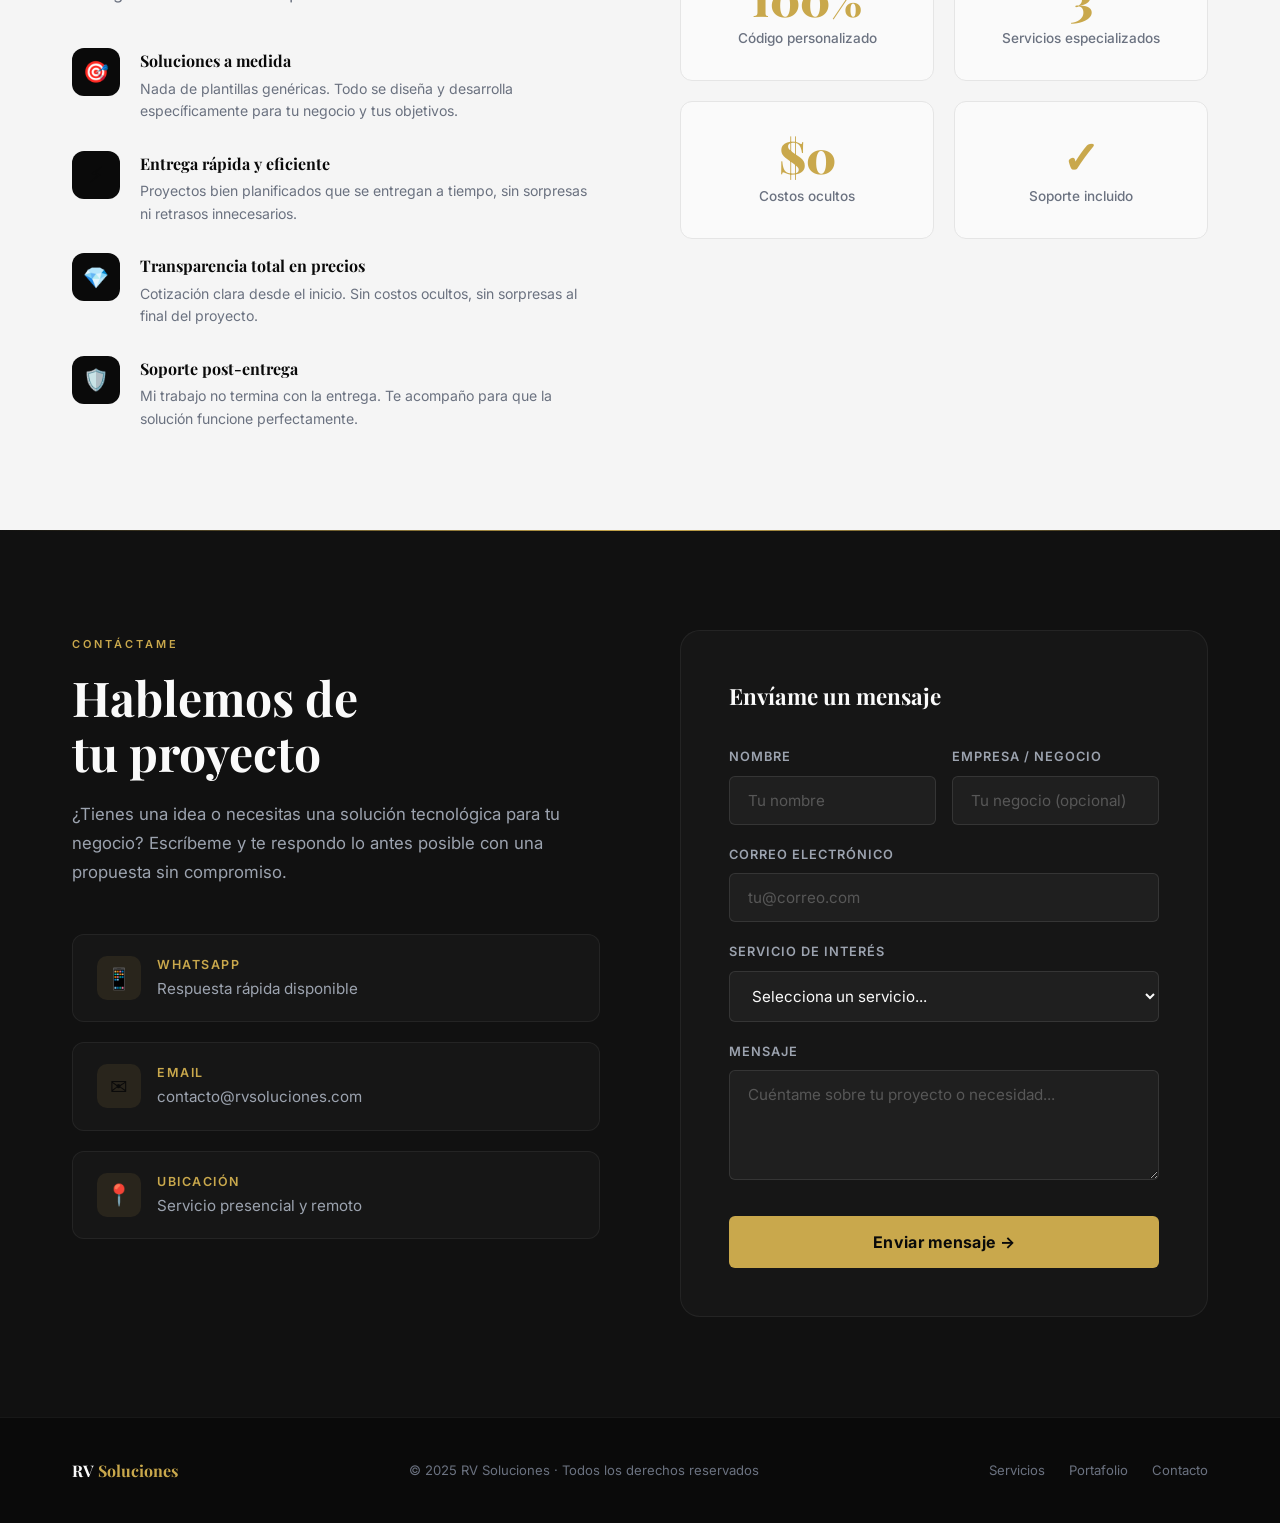
==== commit 8c30b2dd: "✨ Add RV Soluciones website - Tecnología que transforma negocios" ====
--- a/index.html
+++ b/index.html
@@ -1,288 +1,491 @@
 <!DOCTYPE html>
 <html lang="es">
 <head>
-    <meta charset="UTF-8">
-    <meta name="viewport" content="width=device-width, initial-scale=1.0">
-    <title>T&A Visualidad Digital | Diseño Web Premium</title>
-    <meta name="description" content="Impulsa tu negocio con páginas web de alto impacto, rápidas y optimizadas. T&A Visualidad Digital es tu agencia de desarrollo web.">
-    <link rel="preconnect" href="https://fonts.googleapis.com">
-    <link rel="preconnect" href="https://fonts.gstatic.com" crossorigin>
-    <link href="https://fonts.googleapis.com/css2?family=Outfit:wght@300;400;600;800&family=Inter:wght@400;500;700&display=swap" rel="stylesheet">
-    <link rel="stylesheet" href="styles.css">
-    <link rel="stylesheet" href="https://cdnjs.cloudflare.com/ajax/libs/font-awesome/6.4.0/css/all.min.css">
+  <meta charset="UTF-8" />
+  <meta name="viewport" content="width=device-width, initial-scale=1.0" />
+  <meta name="description" content="RV Soluciones — Consultoría tecnológica y desarrollo de software a medida. Sitios web, sistemas de gestión y auditoría TI para empresas y negocios locales." />
+  <meta name="keywords" content="RV Soluciones, desarrollo web, sistemas empresariales, auditoría TI, software a medida, consultoría tecnológica" />
+  <meta property="og:title" content="RV Soluciones — Tecnología que transforma negocios" />
+  <meta property="og:description" content="Desarrollo web, sistemas de gestión y auditoría TI. Soluciones tecnológicas a medida para impulsar tu negocio." />
+  <meta property="og:type" content="website" />
+  <title>RV Soluciones — Tecnología que transforma negocios</title>
+  <link rel="stylesheet" href="style.css" />
 </head>
 <body>
-    <!-- Background Animation Elements -->
-    <div class="glow-orb orb-1"></div>
-    <div class="glow-orb orb-2"></div>
-    <div class="glow-orb orb-3"></div>
-
-    <header class="glass-nav">
-        <div class="nav-container">
-            <a href="#" class="logo">
-                <span class="logo-tna">T&A</span> <span class="logo-text">Visualidad Digital</span>
+
+  <!-- =============================================
+       NAVIGATION
+  =============================================== -->
+  <nav class="navbar" id="navbar" role="navigation" aria-label="Navegación principal">
+    <div class="container">
+      <div class="nav-inner">
+
+        <a href="#hero" class="nav-logo" aria-label="RV Soluciones inicio">
+          <img src="assets/logo.png" alt="RV Soluciones" class="nav-logo-img" />
+          <span class="nav-brand">RV <span>Soluciones</span></span>
+        </a>
+
+        <ul class="nav-links" id="navLinks" role="list">
+          <li><a href="#servicios">Servicios</a></li>
+          <li><a href="#portafolio">Portafolio</a></li>
+          <li><a href="#diferenciadores">Nosotros</a></li>
+          <li><a href="#contacto" class="nav-cta" id="navCtaBtn">Contáctame</a></li>
+          <!-- Close btn for mobile -->
+          <button class="nav-hamburger" id="navCloseMobile" aria-label="Cerrar menú" style="display:none; position:absolute; top:28px; right:24px;">
+            <span style="transform:rotate(45deg) translate(5px,5px)"></span>
+            <span style="opacity:0"></span>
+            <span style="transform:rotate(-45deg) translate(5px,-5px)"></span>
+          </button>
+        </ul>
+
+        <button class="nav-hamburger" id="navHamburger" aria-label="Abrir menú" aria-expanded="false">
+          <span></span>
+          <span></span>
+          <span></span>
+        </button>
+
+      </div>
+    </div>
+  </nav>
+
+  <!-- =============================================
+       HERO SECTION
+  =============================================== -->
+  <section id="hero" aria-label="Presentación principal">
+    <div class="hero-bg-pattern"></div>
+    <div class="hero-grid-lines"></div>
+
+    <div class="container">
+      <div class="hero-content">
+
+        <div class="hero-badge reveal">
+          Consultoría Tecnológica Profesional
+        </div>
+
+        <h1 class="hero-title reveal reveal-delay-1">
+          Tecnología que
+          <span class="line-gold">transforma</span>
+          negocios
+        </h1>
+
+        <p class="hero-description reveal reveal-delay-2">
+          Diseño y desarrollo soluciones digitales a medida — sitios web profesionales,
+          sistemas de gestión empresarial y auditoría TI — para que tu negocio crezca
+          con tecnología de calidad.
+        </p>
+
+        <div class="hero-actions reveal reveal-delay-3">
+          <a href="#portafolio" class="btn-primary" id="heroPortfolioBtn">
+            <span>Ver mis proyectos</span>
+            <span>↓</span>
+          </a>
+          <a href="#contacto" class="btn-secondary" id="heroContactBtn">
+            <span>💬</span>
+            <span>Hablemos</span>
+          </a>
+        </div>
+
+        <div class="hero-stats reveal reveal-delay-4">
+          <div class="stat-item">
+            <span class="stat-number" data-count="100">0</span>
+            <span class="stat-label">% Personalizado</span>
+          </div>
+          <div class="stat-item">
+            <span class="stat-number" data-count="3">0</span>
+            <span class="stat-label">Servicios clave</span>
+          </div>
+          <div class="stat-item">
+            <span class="stat-number" data-count="0">0</span>
+            <span class="stat-label">Costos ocultos</span>
+          </div>
+        </div>
+
+      </div>
+    </div>
+
+    <div class="hero-visual" aria-hidden="true">
+      <div class="hero-circle"></div>
+    </div>
+  </section>
+
+  <!-- =============================================
+       SERVICES SECTION
+  =============================================== -->
+  <section id="servicios" aria-label="Servicios">
+    <div class="container">
+
+      <div class="services-header">
+        <div class="reveal">
+          <span class="section-label">¿Qué ofrezco?</span>
+          <h2 class="section-title">Servicios diseñados<br/>para tu negocio</h2>
+        </div>
+        <p class="section-subtitle reveal reveal-delay-1">
+          Cada proyecto es único. Trabajo contigo desde la idea hasta la entrega,
+          con soluciones a medida que realmente resuelven tu problema.
+        </p>
+      </div>
+
+      <div class="services-grid">
+
+        <article class="service-card reveal" id="servicioWeb">
+          <div class="service-icon">🌐</div>
+          <h3 class="service-title">Sitios Web para Negocios</h3>
+          <p class="service-desc">
+            Diseño y desarrollo sitios web modernos, rápidos y profesionales
+            que generan confianza y atraen más clientes a tu negocio.
+          </p>
+          <ul class="service-features" role="list">
+            <li class="service-feature">Diseño responsive (móvil y escritorio)</li>
+            <li class="service-feature">Catálogo de productos interactivo</li>
+            <li class="service-feature">Optimizado para buscadores (SEO)</li>
+            <li class="service-feature">Formularios de contacto y WhatsApp</li>
+          </ul>
+        </article>
+
+        <article class="service-card reveal reveal-delay-1" id="servicioSistemas">
+          <div class="service-icon">📊</div>
+          <h3 class="service-title">Sistemas de Gestión</h3>
+          <p class="service-desc">
+            Reportes empresariales, dashboards y sistemas de control que te
+            dan visibilidad total sobre tu negocio para tomar mejores decisiones.
+          </p>
+          <ul class="service-features" role="list">
+            <li class="service-feature">Reportes automatizados y visuales</li>
+            <li class="service-feature">Control de inventario y ventas</li>
+            <li class="service-feature">Exportación a PDF y Excel</li>
+            <li class="service-feature">Sin dependencias de internet</li>
+          </ul>
+        </article>
+
+        <article class="service-card reveal reveal-delay-2" id="servicioAuditoria">
+          <div class="service-icon">🔍</div>
+          <h3 class="service-title">Auditoría TI</h3>
+          <p class="service-desc">
+            Análisis completo del parque tecnológico de tu empresa: hardware,
+            software, licencias y seguridad para optimizar costos y reducir riesgos.
+          </p>
+          <ul class="service-features" role="list">
+            <li class="service-feature">Inventario detallado de equipos y SW</li>
+            <li class="service-feature">Análisis de seguridad y vulnerabilidades</li>
+            <li class="service-feature">Reporte ejecutivo con recomendaciones</li>
+            <li class="service-feature">Plan de optimización de licencias</li>
+          </ul>
+        </article>
+
+      </div>
+    </div>
+  </section>
+
+  <!-- =============================================
+       PORTFOLIO SECTION
+  =============================================== -->
+  <section id="portafolio" aria-label="Portafolio de proyectos">
+    <div class="container">
+
+      <header class="portfolio-header reveal">
+        <span class="section-label">Proyectos reales</span>
+        <h2 class="section-title">Trabajo que habla<br/>por sí mismo</h2>
+        <p class="section-subtitle">
+          Proyectos completados y entregados a clientes reales. Cada uno
+          resuelve un problema concreto con tecnología de calidad.
+        </p>
+      </header>
+
+      <div class="portfolio-grid">
+
+        <article class="portfolio-card reveal" id="proyectoFerreteria">
+          <div class="portfolio-img-wrap">
+            <img
+              src="assets/portfolio-ferreteria.png"
+              alt="Sitio web Ferretería La Sierra — proyecto completado"
+              loading="lazy"
+            />
+            <div class="portfolio-overlay">
+              <span class="portfolio-view-btn">Ver proyecto</span>
+            </div>
+          </div>
+          <div class="portfolio-info">
+            <span class="portfolio-tag">Sitio Web · Comercio Local</span>
+            <h3 class="portfolio-title">Ferretería La Sierra</h3>
+            <p class="portfolio-desc">
+              Sitio web moderno y completo para ferretería local. Incluye catálogo
+              interactivo de productos, sección de contacto con WhatsApp, galería
+              de imágenes y diseño atractivo para captar clientes online.
+            </p>
+            <div class="portfolio-tech" role="list" aria-label="Tecnologías usadas">
+              <span class="tech-tag">HTML5</span>
+              <span class="tech-tag">CSS3</span>
+              <span class="tech-tag">JavaScript</span>
+              <span class="tech-tag">Responsive</span>
+              <span class="tech-tag">Sin backend</span>
+            </div>
+          </div>
+        </article>
+
+        <article class="portfolio-card reveal reveal-delay-1" id="proyectoReportes">
+          <div class="portfolio-img-wrap">
+            <img
+              src="assets/portfolio-reportes.png"
+              alt="Sistema de reportes empresariales — proyecto completado"
+              loading="lazy"
+            />
+            <div class="portfolio-overlay">
+              <span class="portfolio-view-btn">Ver proyecto</span>
+            </div>
+          </div>
+          <div class="portfolio-info">
+            <span class="portfolio-tag">Sistema · Gestión Empresarial</span>
+            <h3 class="portfolio-title">Sistema de Reportes Empresarial</h3>
+            <p class="portfolio-desc">
+              Dashboard de reportes empresariales completamente autónomo.
+              Visualización de datos, métricas clave y exportación de informes
+              sin necesidad de servidor ni conexión a internet.
+            </p>
+            <div class="portfolio-tech" role="list" aria-label="Tecnologías usadas">
+              <span class="tech-tag">HTML5</span>
+              <span class="tech-tag">Dashboard</span>
+              <span class="tech-tag">Gráficas</span>
+              <span class="tech-tag">Standalone</span>
+              <span class="tech-tag">Sin servidor</span>
+            </div>
+          </div>
+        </article>
+
+      </div>
+    </div>
+  </section>
+
+  <!-- =============================================
+       WHY ME SECTION
+  =============================================== -->
+  <section id="diferenciadores" aria-label="Por qué elegirme">
+    <div class="container">
+      <div class="why-grid">
+
+        <div class="why-content">
+          <span class="section-label reveal">¿Por qué RV Soluciones?</span>
+          <h2 class="section-title reveal reveal-delay-1">Mi compromiso<br/>con tu proyecto</h2>
+          <p class="section-subtitle reveal reveal-delay-2">
+            No soy una agencia genérica. Soy un profesional independiente que
+            trabaja directamente contigo para entender tu negocio y entregarte
+            exactamente lo que necesitas.
+          </p>
+
+          <div class="why-points">
+
+            <div class="why-point reveal reveal-delay-1">
+              <div class="why-icon">🎯</div>
+              <div class="why-text">
+                <h4>Soluciones a medida</h4>
+                <p>Nada de plantillas genéricas. Todo se diseña y desarrolla específicamente para tu negocio y tus objetivos.</p>
+              </div>
+            </div>
+
+            <div class="why-point reveal reveal-delay-2">
+              <div class="why-icon">⚡</div>
+              <div class="why-text">
+                <h4>Entrega rápida y eficiente</h4>
+                <p>Proyectos bien planificados que se entregan a tiempo, sin sorpresas ni retrasos innecesarios.</p>
+              </div>
+            </div>
+
+            <div class="why-point reveal reveal-delay-3">
+              <div class="why-icon">💎</div>
+              <div class="why-text">
+                <h4>Transparencia total en precios</h4>
+                <p>Cotización clara desde el inicio. Sin costos ocultos, sin sorpresas al final del proyecto.</p>
+              </div>
+            </div>
+
+            <div class="why-point reveal reveal-delay-4">
+              <div class="why-icon">🛡️</div>
+              <div class="why-text">
+                <h4>Soporte post-entrega</h4>
+                <p>Mi trabajo no termina con la entrega. Te acompaño para que la solución funcione perfectamente.</p>
+              </div>
+            </div>
+
+          </div>
+        </div>
+
+        <div class="why-cards">
+          <div class="why-card reveal">
+            <div class="why-card-number" data-count="100">0%</div>
+            <div class="why-card-label">Código personalizado</div>
+          </div>
+          <div class="why-card reveal reveal-delay-1">
+            <div class="why-card-number" data-count="3">0</div>
+            <div class="why-card-label">Servicios especializados</div>
+          </div>
+          <div class="why-card reveal reveal-delay-2">
+            <div class="why-card-number" data-count="0">$0</div>
+            <div class="why-card-label">Costos ocultos</div>
+          </div>
+          <div class="why-card reveal reveal-delay-3">
+            <div class="why-card-number">✓</div>
+            <div class="why-card-label">Soporte incluido</div>
+          </div>
+        </div>
+
+      </div>
+    </div>
+  </section>
+
+  <!-- =============================================
+       CONTACT SECTION
+  =============================================== -->
+  <section id="contacto" aria-label="Contacto">
+    <div class="container">
+      <div class="contact-grid">
+
+        <div class="contact-left">
+          <span class="section-label reveal">Contáctame</span>
+          <h2 class="section-title reveal reveal-delay-1">Hablemos de<br/>tu proyecto</h2>
+          <p class="section-subtitle reveal reveal-delay-2">
+            ¿Tienes una idea o necesitas una solución tecnológica para tu negocio?
+            Escríbeme y te respondo lo antes posible con una propuesta sin compromiso.
+          </p>
+
+          <div class="contact-methods reveal reveal-delay-3">
+            <a href="https://wa.me/1234567890?text=Hola%20RV%20Soluciones%2C%20quiero%20información%20sobre%20sus%20servicios"
+               class="contact-method"
+               id="whatsappContactBtn"
+               target="_blank"
+               rel="noopener noreferrer"
+               aria-label="Contactar por WhatsApp">
+              <div class="contact-method-icon">📱</div>
+              <div class="contact-method-info">
+                <h4>WhatsApp</h4>
+                <p>Respuesta rápida disponible</p>
+              </div>
             </a>
-            <nav class="nav-links">
-                <a href="#servicios">Servicios</a>
-                <a href="#beneficios">Beneficios</a>
-                <a href="#contacto">Contacto</a>
-            </nav>
-            <a href="tel:+56965345341" class="btn btn-outline">
-                <i class="fa-solid fa-phone"></i> Llámanos
+
+            <a href="mailto:contacto@rvsoluciones.com"
+               class="contact-method"
+               id="emailContactBtn"
+               aria-label="Enviar correo electrónico">
+              <div class="contact-method-icon">✉️</div>
+              <div class="contact-method-info">
+                <h4>Email</h4>
+                <p>contacto@rvsoluciones.com</p>
+              </div>
             </a>
-        </div>
-    </header>
-
-    <main>
-        <!-- Hero Section -->
-        <section class="hero">
-            <div class="hero-content">
-                <div class="badge">Agencia de Desarrollo Web Premium</div>
-                <h1 class="hero-title">
-                    Transformamos tu visión en una 
-                    <span class="text-gradient">Experiencia Digital</span> Única.
-                </h1>
-                <p class="hero-subtitle">
-                    Diseñamos páginas web modernas, rápidas y optimizadas para ventas que destacan a tu marca y cautivan a tus clientes desde el primer segundo.
-                </p>
-                <div class="hero-cta">
-                    <a href="tel:+56965345341" class="btn btn-primary pulse-animation">
-                        <i class="fa-brands fa-whatsapp"></i> Hablar con un Asesor (+569 65345341)
-                    </a>
-                    <a href="#servicios" class="btn btn-secondary">
-                        Ver Servicios
-                    </a>
-                </div>
-                <div class="social-proof">
-                    <div class="avatars">
-                        <img src="https://i.pravatar.cc/100?img=1" alt="Cliente">
-                        <img src="https://i.pravatar.cc/100?img=2" alt="Cliente">
-                        <img src="https://i.pravatar.cc/100?img=3" alt="Cliente">
-                        <img src="https://i.pravatar.cc/100?img=4" alt="Cliente">
-                    </div>
-                    <span>Únete a más de <strong>100+</strong> empresas que ya escalaron sus ventas.</span>
-                </div>
-            </div>
-            <div class="hero-visual">
-                <div class="glass-mockup">
-                    <div class="mockup-header">
-                        <div class="dot red"></div>
-                        <div class="dot yellow"></div>
-                        <div class="dot green"></div>
-                    </div>
-                    <div class="mockup-body">
-                        <div class="skeleton-nav">
-                            <div class="sk-logo"></div>
-                            <div class="sk-links"></div>
-                        </div>
-                        <div class="skeleton-hero">
-                            <div class="sk-title"></div>
-                            <div class="sk-text"></div>
-                            <div class="sk-btn"></div>
-                        </div>
-                        <div class="skeleton-cards">
-                            <div class="sk-card"></div>
-                            <div class="sk-card"></div>
-                        </div>
-                    </div>
-                </div>
-            </div>
-        </section>
-
-        <!-- Services Section -->
-        <section id="servicios" class="services">
-            <div class="section-header">
-                <h2>Nuestras <span class="text-gradient">Soluciones Web</span></h2>
-                <p>No solo creamos páginas, construimos herramientas de venta 24/7.</p>
-            </div>
-            
-            <div class="services-grid">
-                <!-- Service 1 -->
-                <div class="service-card glass-panel">
-                    <div class="service-icon"><i class="fa-solid fa-rocket"></i></div>
-                    <h3>Landing Pages</h3>
-                    <p>Páginas de aterrizaje altamente optimizadas diseñadas para convertir visitantes en clientes potenciales de forma agresiva y elegante.</p>
-                    <ul class="service-features">
-                        <li><i class="fa-solid fa-check"></i> Alta conversión</li>
-                        <li><i class="fa-solid fa-check"></i> Diseño persuasivo</li>
-                    </ul>
-                </div>
-                
-                <!-- Service 2 -->
-                <div class="service-card glass-panel featured">
-                    <div class="popular-badge">Más Popular</div>
-                    <div class="service-icon"><i class="fa-solid fa-store"></i></div>
-                    <h3>Tiendas Online (E-commerce)</h3>
-                    <p>Vende tus productos todo el año con un catálogo digital profesional, pasarelas de pago integradas y control total de inventario.</p>
-                    <ul class="service-features">
-                        <li><i class="fa-solid fa-check"></i> Pagos seguros</li>
-                        <li><i class="fa-solid fa-check"></i> Gestión fácil</li>
-                    </ul>
-                </div>
-
-                <!-- Service 3 -->
-                <div class="service-card glass-panel">
-                    <div class="service-icon"><i class="fa-solid fa-building"></i></div>
-                    <h3>Web Corporativa</h3>
-                    <p>Transmite confianza y autoridad con un sitio web institucional impecable que resalta el valor y la historia de tu empresa.</p>
-                    <ul class="service-features">
-                        <li><i class="fa-solid fa-check"></i> Diseño premium</li>
-                        <li><i class="fa-solid fa-check"></i> SEO optimizado</li>
-                    </ul>
-                </div>
-            </div>
-        </section>
-
-        <!-- Why Us / Features -->
-        <section id="beneficios" class="features">
-            <div class="features-content">
-                <h2>¿Por qué elegir <span class="text-gradient">T&A Visualidad Digital</span>?</h2>
-                <p>Combinamos estética y rendimiento. Tu éxito es el nuestro.</p>
-                
-                <div class="feature-list">
-                    <div class="feature-item">
-                        <div class="feature-icon"><i class="fa-solid fa-bolt"></i></div>
-                        <div class="feature-text">
-                            <h4>Rendimiento Ultrarrápido</h4>
-                            <p>Tiempos de carga mínimos para retener a tus usuarios y mejorar tu posición en Google.</p>
-                        </div>
-                    </div>
-                    <div class="feature-item">
-                        <div class="feature-icon"><i class="fa-solid fa-mobile-screen-button"></i></div>
-                        <div class="feature-text">
-                            <h4>Diseño 100% Responsivo</h4>
-                            <p>Se ve y funciona perfecto en celulares, tablets y computadoras de escritorio.</p>
-                        </div>
-                    </div>
-                    <div class="feature-item">
-                        <div class="feature-icon"><i class="fa-solid fa-paintbrush"></i></div>
-                        <div class="feature-text">
-                            <h4>Estética Vanguardiasta</h4>
-                            <p>Implementamos las últimas tendencias de diseño UI/UX para que tu marca destaque.</p>
-                        </div>
-                    </div>
-                </div>
-            </div>
-            <div class="features-visual">
-                <div class="stat-card glass-panel tilt-card">
-                    <div class="stat-number">99.9%</div>
-                    <div class="stat-label">Uptime Garantizado</div>
-                </div>
-                <div class="stat-card glass-panel tilt-card delay-1">
-                    <div class="stat-number"><i class="fa-brands fa-google"></i> SEO</div>
-                    <div class="stat-label">Optimización Nativa</div>
-                </div>
-                <div class="stat-card glass-panel tilt-card delay-2">
-                    <div class="stat-number">24/7</div>
-                    <div class="stat-label">Soporte Técnico</div>
-                </div>
-            </div>
-        </section>
-
-        <!-- Call to Action -->
-        <section id="contacto" class="cta-section">
-            <div class="cta-glass-container">
-                <h2>¿Listo para digitalizar tu negocio con estilo?</h2>
-                <p>No pierdas más clientes. Empieza hoy a construir tu presencia online con T&A Visualidad Digital.</p>
-                <a href="tel:+56965345341" class="btn btn-primary btn-large glow-btn">
-                    <i class="fa-solid fa-phone-volume"></i> Llamar Ahora: +569 65345341
-                </a>
-                <p class="cta-note">Respuesta rápida garantizada. ¡Hablemos de tu proyecto!</p>
-            </div>
-        </section>
-    </main>
-
-    <footer>
-        <div class="footer-content">
-            <div class="footer-brand">
-                <a href="#" class="logo">
-                    <span class="logo-tna">T&A</span> <span class="logo-text">Visualidad Digital</span>
-                </a>
-                <p>Agencia de diseño y desarrollo web de alto rendimiento. Creamos experiencias digitales inolvidables.</p>
-            </div>
-            <div class="footer-links">
-                <h4>Enlaces Rápidos</h4>
-                <ul>
-                    <li><a href="#servicios">Servicios</a></li>
-                    <li><a href="#beneficios">Beneficios</a></li>
-                    <li><a href="#contacto">Contacto</a></li>
-                </ul>
-            </div>
-            <div class="footer-contact">
-                <h4>Contacto</h4>
-                <p><i class="fa-solid fa-phone"></i> <a href="tel:+56965345341">+569 65345341</a></p>
-                <p><i class="fa-solid fa-envelope"></i> hola@tnavisualidad.com</p>
-                <div class="social-icons">
-                    <a href="#"><i class="fa-brands fa-instagram"></i></a>
-                    <a href="#"><i class="fa-brands fa-facebook-f"></i></a>
-                    <a href="#"><i class="fa-brands fa-linkedin-in"></i></a>
-                </div>
-            </div>
-        </div>
-        <div class="footer-bottom">
-            <p>&copy; 2026 T&A Visualidad Digital. Todos los derechos reservados.</p>
-        </div>
-    </footer>
-
-    <script src="script.js"></script>
+
+            <div class="contact-method" id="locationMethod">
+              <div class="contact-method-icon">📍</div>
+              <div class="contact-method-info">
+                <h4>Ubicación</h4>
+                <p>Servicio presencial y remoto</p>
+              </div>
+            </div>
+          </div>
+        </div>
+
+        <div class="contact-form reveal reveal-delay-2">
+          <h3>Envíame un mensaje</h3>
+          <form id="contactForm" novalidate>
+            <div class="form-row">
+              <div class="form-group">
+                <label for="formNombre">Nombre</label>
+                <input
+                  type="text"
+                  id="formNombre"
+                  name="nombre"
+                  placeholder="Tu nombre"
+                  required
+                  autocomplete="given-name"
+                />
+              </div>
+              <div class="form-group">
+                <label for="formEmpresa">Empresa / Negocio</label>
+                <input
+                  type="text"
+                  id="formEmpresa"
+                  name="empresa"
+                  placeholder="Tu negocio (opcional)"
+                  autocomplete="organization"
+                />
+              </div>
+            </div>
+
+            <div class="form-group">
+              <label for="formEmail">Correo electrónico</label>
+              <input
+                type="email"
+                id="formEmail"
+                name="email"
+                placeholder="tu@correo.com"
+                required
+                autocomplete="email"
+              />
+            </div>
+
+            <div class="form-group">
+              <label for="formServicio">Servicio de interés</label>
+              <select id="formServicio" name="servicio" required>
+                <option value="" disabled selected>Selecciona un servicio...</option>
+                <option value="web">Sitio Web para mi negocio</option>
+                <option value="sistema">Sistema de Gestión / Reportes</option>
+                <option value="auditoria">Auditoría TI</option>
+                <option value="otro">Otro / Consulta general</option>
+              </select>
+            </div>
+
+            <div class="form-group">
+              <label for="formMensaje">Mensaje</label>
+              <textarea
+                id="formMensaje"
+                name="mensaje"
+                placeholder="Cuéntame sobre tu proyecto o necesidad..."
+                required
+              ></textarea>
+            </div>
+
+            <button type="submit" class="btn-submit" id="submitFormBtn">
+              Enviar mensaje →
+            </button>
+          </form>
+        </div>
+
+      </div>
+    </div>
+  </section>
+
+  <!-- =============================================
+       FOOTER
+  =============================================== -->
+  <footer role="contentinfo">
+    <div class="container">
+      <div class="footer-inner">
+        <div class="footer-brand">
+          RV <span>Soluciones</span>
+        </div>
+        <p class="footer-copy">
+          © 2025 RV Soluciones · Todos los derechos reservados
+        </p>
+        <nav class="footer-links" aria-label="Links del footer">
+          <a href="#servicios">Servicios</a>
+          <a href="#portafolio">Portafolio</a>
+          <a href="#contacto">Contacto</a>
+        </nav>
+      </div>
+    </div>
+  </footer>
+
+  <!-- WhatsApp Floating Button -->
+  <a href="https://wa.me/1234567890?text=Hola%20RV%20Soluciones%2C%20me%20interesa%20conocer%20sus%20servicios"
+     class="whatsapp-float"
+     id="whatsappFloat"
+     target="_blank"
+     rel="noopener noreferrer"
+     aria-label="Abrir WhatsApp de RV Soluciones"
+     title="Escríbenos por WhatsApp">
+    💬
+  </a>
+
+  <!-- Toast Notification -->
+  <div class="toast" id="toast" role="alert" aria-live="polite"></div>
+
+  <script src="main.js"></script>
 </body>
 </html>
-<!-- Particles Script for Background -->
-<script>
-    // Create random particles in the background
-    document.addEventListener('DOMContentLoaded', () => {
-        const createParticles = () => {
-            const container = document.createElement('div');
-            container.id = 'particles-bg';
-            container.style.position = 'fixed';
-            container.style.top = '0';
-            container.style.left = '0';
-            container.style.width = '100%';
-            container.style.height = '100%';
-            container.style.pointerEvents = 'none';
-            container.style.zIndex = '-2';
-            document.body.prepend(container);
-
-            for (let i = 0; i < 30; i++) {
-                const particle = document.createElement('div');
-                const size = Math.random() * 4 + 1;
-                
-                particle.style.position = 'absolute';
-                particle.style.width = size + 'px';
-                particle.style.height = size + 'px';
-                particle.style.background = 'rgba(255, 255, 255, ' + (Math.random() * 0.3 + 0.1) + ')';
-                particle.style.borderRadius = '50%';
-                
-                // Random position
-                particle.style.left = Math.random() * 100 + 'vw';
-                particle.style.top = Math.random() * 100 + 'vh';
-                
-                // Animation setup
-                const duration = Math.random() * 20 + 10;
-                particle.style.transition = 'transform ' + duration + 's linear';
-                
-                container.appendChild(particle);
-
-                // Move them slowly
-                setTimeout(() => {
-                    particle.style.transform = 'translate(' + (Math.random() * 200 - 100) + 'px, ' + (Math.random() * -200 - 50) + 'px)';
-                }, 100);
-            }
-        };
-
-        createParticles();
-
-        // Add float and glow classes to existing elements dynamically
-        const cards = document.querySelectorAll('.service-card');
-        cards.forEach((card, index) => {
-            if(index === 1) card.classList.add('float-element'); // Float the middle card
-            card.classList.add('glow-on-hover');
-        });
-
-        const heroImg = document.querySelector('.glass-mockup');
-        if(heroImg) heroImg.classList.add('float-element');
-
-        const mainBtn = document.querySelector('.btn-primary.btn-large');
-        if(mainBtn) mainBtn.classList.add('glow-on-hover');
-    });
-</script>
--- a/style.css
+++ b/style.css
@@ -0,0 +1,1184 @@
+/* ============================================================
+   RV Soluciones — Premium Minimalist Landing Page
+   Paleta: Blanco/Negro/Dorado | Tipografía: Playfair + Inter
+   ============================================================ */
+
+@import url('https://fonts.googleapis.com/css2?family=Playfair+Display:wght@400;600;700;900&family=Inter:wght@300;400;500;600;700&display=swap');
+
+/* ============================================================
+   CSS VARIABLES — Design Tokens
+   ============================================================ */
+:root {
+  --white:       #FAFAFA;
+  --black:       #0A0A0A;
+  --dark:        #111111;
+  --dark-card:   #161616;
+  --gold:        #C9A84C;
+  --gold-light:  #E8C96A;
+  --gold-dark:   #A8872C;
+  --gray-100:    #F5F5F5;
+  --gray-200:    #E5E5E5;
+  --gray-400:    #9CA3AF;
+  --gray-600:    #6B7280;
+  --gray-800:    #374151;
+
+  --font-serif:  'Playfair Display', Georgia, serif;
+  --font-sans:   'Inter', system-ui, sans-serif;
+
+  --radius-sm:   6px;
+  --radius-md:   12px;
+  --radius-lg:   20px;
+  --radius-xl:   32px;
+
+  --shadow-sm:   0 1px 3px rgba(0,0,0,0.08);
+  --shadow-md:   0 4px 20px rgba(0,0,0,0.10);
+  --shadow-lg:   0 12px 48px rgba(0,0,0,0.14);
+  --shadow-gold: 0 0 40px rgba(201,168,76,0.15);
+
+  --transition:  0.35s cubic-bezier(0.4, 0, 0.2, 1);
+
+  --max-w:       1200px;
+  --section-py:  100px;
+}
+
+/* ============================================================
+   RESET & BASE
+   ============================================================ */
+*, *::before, *::after {
+  margin: 0;
+  padding: 0;
+  box-sizing: border-box;
+}
+
+html {
+  scroll-behavior: smooth;
+  font-size: 16px;
+}
+
+body {
+  font-family: var(--font-sans);
+  background-color: var(--white);
+  color: var(--black);
+  line-height: 1.6;
+  overflow-x: hidden;
+  -webkit-font-smoothing: antialiased;
+}
+
+img {
+  max-width: 100%;
+  display: block;
+}
+
+a {
+  text-decoration: none;
+  color: inherit;
+}
+
+ul { list-style: none; }
+
+/* ============================================================
+   UTILITIES
+   ============================================================ */
+.container {
+  max-width: var(--max-w);
+  margin: 0 auto;
+  padding: 0 32px;
+}
+
+.gold-text {
+  color: var(--gold);
+}
+
+.section-label {
+  display: inline-block;
+  font-family: var(--font-sans);
+  font-size: 11px;
+  font-weight: 600;
+  letter-spacing: 3px;
+  text-transform: uppercase;
+  color: var(--gold);
+  margin-bottom: 16px;
+}
+
+.section-title {
+  font-family: var(--font-serif);
+  font-size: clamp(2rem, 4vw, 3rem);
+  font-weight: 700;
+  line-height: 1.15;
+  color: var(--black);
+  margin-bottom: 20px;
+}
+
+.section-subtitle {
+  font-size: 1.05rem;
+  color: var(--gray-600);
+  line-height: 1.7;
+  max-width: 560px;
+}
+
+/* ============================================================
+   SCROLL REVEAL ANIMATIONS
+   ============================================================ */
+.reveal {
+  opacity: 0;
+  transform: translateY(32px);
+  transition: opacity 0.7s ease, transform 0.7s ease;
+}
+
+.reveal.visible {
+  opacity: 1;
+  transform: translateY(0);
+}
+
+.reveal-delay-1 { transition-delay: 0.1s; }
+.reveal-delay-2 { transition-delay: 0.2s; }
+.reveal-delay-3 { transition-delay: 0.3s; }
+.reveal-delay-4 { transition-delay: 0.4s; }
+
+/* ============================================================
+   NAVIGATION
+   ============================================================ */
+.navbar {
+  position: fixed;
+  top: 0;
+  left: 0;
+  right: 0;
+  z-index: 1000;
+  padding: 20px 0;
+  transition: var(--transition);
+  background: transparent;
+}
+
+.navbar.scrolled {
+  background: rgba(250, 250, 250, 0.92);
+  backdrop-filter: blur(16px);
+  -webkit-backdrop-filter: blur(16px);
+  padding: 14px 0;
+  box-shadow: 0 1px 0 var(--gray-200);
+}
+
+.nav-inner {
+  display: flex;
+  align-items: center;
+  justify-content: space-between;
+}
+
+.nav-logo {
+  display: flex;
+  align-items: center;
+  gap: 12px;
+}
+
+.nav-logo-img {
+  height: 42px;
+  width: 42px;
+  object-fit: contain;
+  border-radius: 8px;
+}
+
+.nav-brand {
+  font-family: var(--font-serif);
+  font-size: 1.2rem;
+  font-weight: 700;
+  color: var(--black);
+  letter-spacing: -0.02em;
+}
+
+.nav-brand span {
+  color: var(--gold);
+}
+
+.nav-links {
+  display: flex;
+  align-items: center;
+  gap: 36px;
+}
+
+.nav-links a {
+  font-size: 0.875rem;
+  font-weight: 500;
+  color: var(--gray-600);
+  transition: color var(--transition);
+  position: relative;
+}
+
+.nav-links a::after {
+  content: '';
+  position: absolute;
+  bottom: -3px;
+  left: 0;
+  width: 0;
+  height: 1px;
+  background: var(--gold);
+  transition: width var(--transition);
+}
+
+.nav-links a:hover {
+  color: var(--black);
+}
+
+.nav-links a:hover::after {
+  width: 100%;
+}
+
+.nav-cta {
+  background: var(--black);
+  color: var(--white) !important;
+  padding: 10px 22px;
+  border-radius: var(--radius-sm);
+  font-weight: 600 !important;
+  transition: background var(--transition), transform var(--transition) !important;
+}
+
+.nav-cta:hover {
+  background: var(--gold) !important;
+  color: var(--black) !important;
+  transform: translateY(-1px);
+}
+
+.nav-cta::after {
+  display: none !important;
+}
+
+.nav-hamburger {
+  display: none;
+  flex-direction: column;
+  gap: 5px;
+  cursor: pointer;
+  background: none;
+  border: none;
+  padding: 4px;
+}
+
+.nav-hamburger span {
+  display: block;
+  width: 24px;
+  height: 2px;
+  background: var(--black);
+  border-radius: 2px;
+  transition: var(--transition);
+}
+
+/* ============================================================
+   HERO SECTION
+   ============================================================ */
+#hero {
+  min-height: 100vh;
+  display: flex;
+  align-items: center;
+  background: var(--white);
+  position: relative;
+  overflow: hidden;
+  padding-top: 100px;
+}
+
+.hero-bg-pattern {
+  position: absolute;
+  inset: 0;
+  background-image:
+    radial-gradient(circle at 20% 80%, rgba(201,168,76,0.06) 0%, transparent 50%),
+    radial-gradient(circle at 80% 20%, rgba(201,168,76,0.04) 0%, transparent 50%);
+  pointer-events: none;
+}
+
+.hero-grid-lines {
+  position: absolute;
+  inset: 0;
+  background-image:
+    linear-gradient(rgba(0,0,0,0.03) 1px, transparent 1px),
+    linear-gradient(90deg, rgba(0,0,0,0.03) 1px, transparent 1px);
+  background-size: 64px 64px;
+  pointer-events: none;
+}
+
+.hero-content {
+  position: relative;
+  z-index: 2;
+  max-width: 720px;
+}
+
+.hero-badge {
+  display: inline-flex;
+  align-items: center;
+  gap: 8px;
+  background: var(--black);
+  color: var(--gold);
+  font-size: 0.78rem;
+  font-weight: 600;
+  letter-spacing: 2px;
+  text-transform: uppercase;
+  padding: 8px 18px;
+  border-radius: 100px;
+  margin-bottom: 32px;
+}
+
+.hero-badge::before {
+  content: '';
+  width: 6px;
+  height: 6px;
+  background: var(--gold);
+  border-radius: 50%;
+  animation: pulse-dot 2s infinite;
+}
+
+@keyframes pulse-dot {
+  0%, 100% { opacity: 1; transform: scale(1); }
+  50% { opacity: 0.4; transform: scale(1.4); }
+}
+
+.hero-title {
+  font-family: var(--font-serif);
+  font-size: clamp(2.8rem, 6vw, 5rem);
+  font-weight: 900;
+  line-height: 1.08;
+  letter-spacing: -0.03em;
+  color: var(--black);
+  margin-bottom: 24px;
+}
+
+.hero-title .line-gold {
+  color: var(--gold);
+  display: block;
+}
+
+.hero-description {
+  font-size: 1.125rem;
+  color: var(--gray-600);
+  line-height: 1.75;
+  margin-bottom: 48px;
+  max-width: 520px;
+}
+
+.hero-actions {
+  display: flex;
+  gap: 16px;
+  flex-wrap: wrap;
+  align-items: center;
+}
+
+.btn-primary {
+  display: inline-flex;
+  align-items: center;
+  gap: 8px;
+  background: var(--black);
+  color: var(--white);
+  font-family: var(--font-sans);
+  font-size: 0.95rem;
+  font-weight: 600;
+  padding: 16px 32px;
+  border-radius: var(--radius-sm);
+  border: 2px solid var(--black);
+  cursor: pointer;
+  transition: var(--transition);
+  letter-spacing: 0.01em;
+}
+
+.btn-primary:hover {
+  background: var(--gold);
+  border-color: var(--gold);
+  color: var(--black);
+  transform: translateY(-2px);
+  box-shadow: 0 8px 32px rgba(201,168,76,0.3);
+}
+
+.btn-secondary {
+  display: inline-flex;
+  align-items: center;
+  gap: 8px;
+  background: transparent;
+  color: var(--black);
+  font-family: var(--font-sans);
+  font-size: 0.95rem;
+  font-weight: 600;
+  padding: 16px 32px;
+  border-radius: var(--radius-sm);
+  border: 2px solid var(--gray-200);
+  cursor: pointer;
+  transition: var(--transition);
+}
+
+.btn-secondary:hover {
+  border-color: var(--black);
+  transform: translateY(-2px);
+}
+
+.hero-stats {
+  display: flex;
+  gap: 48px;
+  margin-top: 64px;
+  padding-top: 48px;
+  border-top: 1px solid var(--gray-200);
+}
+
+.stat-item {
+  display: flex;
+  flex-direction: column;
+  gap: 4px;
+}
+
+.stat-number {
+  font-family: var(--font-serif);
+  font-size: 2rem;
+  font-weight: 700;
+  color: var(--black);
+  line-height: 1;
+}
+
+.stat-label {
+  font-size: 0.8rem;
+  color: var(--gray-600);
+  letter-spacing: 0.05em;
+}
+
+.hero-visual {
+  position: absolute;
+  right: -60px;
+  top: 50%;
+  transform: translateY(-50%);
+  width: 480px;
+  height: 480px;
+  pointer-events: none;
+}
+
+.hero-circle {
+  width: 100%;
+  height: 100%;
+  border-radius: 50%;
+  border: 1px solid rgba(201,168,76,0.2);
+  position: relative;
+  animation: rotate-slow 30s linear infinite;
+}
+
+.hero-circle::before {
+  content: '';
+  position: absolute;
+  top: 10%;
+  left: 10%;
+  right: 10%;
+  bottom: 10%;
+  border-radius: 50%;
+  border: 1px solid rgba(201,168,76,0.15);
+}
+
+.hero-circle::after {
+  content: '';
+  position: absolute;
+  top: 20%;
+  left: 20%;
+  right: 20%;
+  bottom: 20%;
+  border-radius: 50%;
+  border: 1px solid rgba(201,168,76,0.10);
+}
+
+@keyframes rotate-slow {
+  from { transform: rotate(0deg); }
+  to { transform: rotate(360deg); }
+}
+
+/* ============================================================
+   SERVICES SECTION
+   ============================================================ */
+#servicios {
+  padding: var(--section-py) 0;
+  background: var(--dark);
+  color: var(--white);
+  position: relative;
+  overflow: hidden;
+}
+
+#servicios::before {
+  content: '';
+  position: absolute;
+  top: 0;
+  left: 0;
+  right: 0;
+  height: 1px;
+  background: linear-gradient(90deg, transparent, var(--gold), transparent);
+}
+
+#servicios .section-title {
+  color: var(--white);
+}
+
+#servicios .section-subtitle {
+  color: var(--gray-400);
+}
+
+.services-header {
+  display: grid;
+  grid-template-columns: 1fr 1fr;
+  gap: 64px;
+  align-items: center;
+  margin-bottom: 80px;
+}
+
+.services-grid {
+  display: grid;
+  grid-template-columns: repeat(3, 1fr);
+  gap: 24px;
+}
+
+.service-card {
+  background: var(--dark-card);
+  border: 1px solid rgba(255,255,255,0.06);
+  border-radius: var(--radius-lg);
+  padding: 40px 32px;
+  transition: var(--transition);
+  position: relative;
+  overflow: hidden;
+  cursor: default;
+}
+
+.service-card::before {
+  content: '';
+  position: absolute;
+  top: 0;
+  left: 0;
+  right: 0;
+  height: 2px;
+  background: var(--gold);
+  transform: scaleX(0);
+  transform-origin: left;
+  transition: transform var(--transition);
+}
+
+.service-card:hover {
+  border-color: rgba(201,168,76,0.3);
+  transform: translateY(-6px);
+  box-shadow: 0 20px 60px rgba(0,0,0,0.4), var(--shadow-gold);
+}
+
+.service-card:hover::before {
+  transform: scaleX(1);
+}
+
+.service-icon {
+  width: 56px;
+  height: 56px;
+  border-radius: 14px;
+  background: rgba(201,168,76,0.1);
+  display: flex;
+  align-items: center;
+  justify-content: center;
+  margin-bottom: 28px;
+  font-size: 1.6rem;
+  transition: var(--transition);
+}
+
+.service-card:hover .service-icon {
+  background: rgba(201,168,76,0.2);
+  transform: scale(1.08);
+}
+
+.service-title {
+  font-family: var(--font-serif);
+  font-size: 1.2rem;
+  font-weight: 700;
+  color: var(--white);
+  margin-bottom: 12px;
+}
+
+.service-desc {
+  font-size: 0.9rem;
+  color: var(--gray-400);
+  line-height: 1.7;
+  margin-bottom: 24px;
+}
+
+.service-features {
+  display: flex;
+  flex-direction: column;
+  gap: 8px;
+}
+
+.service-feature {
+  display: flex;
+  align-items: center;
+  gap: 8px;
+  font-size: 0.82rem;
+  color: var(--gray-400);
+}
+
+.service-feature::before {
+  content: '';
+  width: 5px;
+  height: 5px;
+  background: var(--gold);
+  border-radius: 50%;
+  flex-shrink: 0;
+}
+
+/* ============================================================
+   PORTFOLIO SECTION
+   ============================================================ */
+#portafolio {
+  padding: var(--section-py) 0;
+  background: var(--white);
+}
+
+.portfolio-header {
+  text-align: center;
+  margin-bottom: 72px;
+}
+
+.portfolio-header .section-subtitle {
+  margin: 0 auto;
+}
+
+.portfolio-grid {
+  display: grid;
+  grid-template-columns: 1fr 1fr;
+  gap: 40px;
+}
+
+.portfolio-card {
+  border-radius: var(--radius-lg);
+  overflow: hidden;
+  border: 1px solid var(--gray-200);
+  transition: var(--transition);
+  position: relative;
+  background: var(--white);
+}
+
+.portfolio-card:hover {
+  box-shadow: var(--shadow-lg);
+  transform: translateY(-8px);
+  border-color: transparent;
+}
+
+.portfolio-img-wrap {
+  position: relative;
+  overflow: hidden;
+  aspect-ratio: 16/9;
+  background: var(--gray-100);
+}
+
+.portfolio-img-wrap img {
+  width: 100%;
+  height: 100%;
+  object-fit: cover;
+  transition: transform 0.6s ease;
+}
+
+.portfolio-card:hover .portfolio-img-wrap img {
+  transform: scale(1.05);
+}
+
+.portfolio-overlay {
+  position: absolute;
+  inset: 0;
+  background: rgba(10,10,10,0.7);
+  display: flex;
+  align-items: center;
+  justify-content: center;
+  opacity: 0;
+  transition: var(--transition);
+}
+
+.portfolio-card:hover .portfolio-overlay {
+  opacity: 1;
+}
+
+.portfolio-view-btn {
+  background: var(--gold);
+  color: var(--black);
+  font-weight: 700;
+  font-size: 0.875rem;
+  padding: 12px 24px;
+  border-radius: var(--radius-sm);
+  letter-spacing: 0.05em;
+  text-transform: uppercase;
+  transform: translateY(10px);
+  transition: transform var(--transition);
+}
+
+.portfolio-card:hover .portfolio-view-btn {
+  transform: translateY(0);
+}
+
+.portfolio-info {
+  padding: 28px 32px;
+}
+
+.portfolio-tag {
+  display: inline-block;
+  font-size: 0.75rem;
+  font-weight: 600;
+  letter-spacing: 2px;
+  text-transform: uppercase;
+  color: var(--gold);
+  margin-bottom: 10px;
+}
+
+.portfolio-title {
+  font-family: var(--font-serif);
+  font-size: 1.4rem;
+  font-weight: 700;
+  color: var(--black);
+  margin-bottom: 10px;
+}
+
+.portfolio-desc {
+  font-size: 0.9rem;
+  color: var(--gray-600);
+  line-height: 1.65;
+  margin-bottom: 20px;
+}
+
+.portfolio-tech {
+  display: flex;
+  flex-wrap: wrap;
+  gap: 8px;
+}
+
+.tech-tag {
+  font-size: 0.75rem;
+  font-weight: 500;
+  background: var(--gray-100);
+  color: var(--gray-800);
+  padding: 4px 12px;
+  border-radius: 100px;
+  border: 1px solid var(--gray-200);
+}
+
+/* ============================================================
+   WHY ME SECTION
+   ============================================================ */
+#diferenciadores {
+  padding: var(--section-py) 0;
+  background: var(--gray-100);
+  position: relative;
+}
+
+.why-grid {
+  display: grid;
+  grid-template-columns: 1fr 1fr;
+  gap: 80px;
+  align-items: center;
+}
+
+.why-content .section-subtitle {
+  margin-bottom: 40px;
+}
+
+.why-points {
+  display: flex;
+  flex-direction: column;
+  gap: 28px;
+}
+
+.why-point {
+  display: flex;
+  gap: 20px;
+  align-items: flex-start;
+}
+
+.why-icon {
+  width: 48px;
+  height: 48px;
+  border-radius: 12px;
+  background: var(--black);
+  display: flex;
+  align-items: center;
+  justify-content: center;
+  font-size: 1.3rem;
+  flex-shrink: 0;
+  transition: var(--transition);
+}
+
+.why-point:hover .why-icon {
+  background: var(--gold);
+  transform: rotate(-5deg) scale(1.08);
+}
+
+.why-text h4 {
+  font-family: var(--font-serif);
+  font-size: 1rem;
+  font-weight: 700;
+  color: var(--black);
+  margin-bottom: 4px;
+}
+
+.why-text p {
+  font-size: 0.88rem;
+  color: var(--gray-600);
+  line-height: 1.6;
+}
+
+.why-cards {
+  display: grid;
+  grid-template-columns: 1fr 1fr;
+  gap: 20px;
+}
+
+.why-card {
+  background: var(--white);
+  border-radius: var(--radius-md);
+  padding: 32px 24px;
+  text-align: center;
+  border: 1px solid var(--gray-200);
+  transition: var(--transition);
+}
+
+.why-card:hover {
+  box-shadow: var(--shadow-md);
+  transform: translateY(-4px);
+  border-color: var(--gold);
+}
+
+.why-card-number {
+  font-family: var(--font-serif);
+  font-size: 2.8rem;
+  font-weight: 900;
+  color: var(--gold);
+  line-height: 1;
+  margin-bottom: 8px;
+}
+
+.why-card-label {
+  font-size: 0.85rem;
+  color: var(--gray-600);
+  font-weight: 500;
+  line-height: 1.4;
+}
+
+/* ============================================================
+   CONTACT SECTION
+   ============================================================ */
+#contacto {
+  padding: var(--section-py) 0;
+  background: var(--dark);
+  position: relative;
+  overflow: hidden;
+}
+
+#contacto::before {
+  content: '';
+  position: absolute;
+  top: 0;
+  left: 0;
+  right: 0;
+  height: 1px;
+  background: linear-gradient(90deg, transparent, var(--gold), transparent);
+}
+
+.contact-grid {
+  display: grid;
+  grid-template-columns: 1fr 1fr;
+  gap: 80px;
+  align-items: flex-start;
+}
+
+.contact-left .section-title {
+  color: var(--white);
+}
+
+.contact-left .section-subtitle {
+  color: var(--gray-400);
+  margin-bottom: 48px;
+}
+
+.contact-methods {
+  display: flex;
+  flex-direction: column;
+  gap: 20px;
+}
+
+.contact-method {
+  display: flex;
+  align-items: center;
+  gap: 16px;
+  padding: 20px 24px;
+  background: var(--dark-card);
+  border-radius: var(--radius-md);
+  border: 1px solid rgba(255,255,255,0.06);
+  transition: var(--transition);
+  cursor: pointer;
+}
+
+.contact-method:hover {
+  border-color: rgba(201,168,76,0.4);
+  transform: translateX(6px);
+}
+
+.contact-method-icon {
+  width: 44px;
+  height: 44px;
+  border-radius: 10px;
+  background: rgba(201,168,76,0.1);
+  display: flex;
+  align-items: center;
+  justify-content: center;
+  font-size: 1.3rem;
+  flex-shrink: 0;
+}
+
+.contact-method-info h4 {
+  font-size: 0.78rem;
+  font-weight: 600;
+  letter-spacing: 1.5px;
+  text-transform: uppercase;
+  color: var(--gold);
+  margin-bottom: 2px;
+}
+
+.contact-method-info p {
+  font-size: 0.95rem;
+  color: var(--gray-400);
+}
+
+/* Contact Form */
+.contact-form {
+  background: var(--dark-card);
+  border-radius: var(--radius-lg);
+  padding: 48px;
+  border: 1px solid rgba(255,255,255,0.06);
+}
+
+.contact-form h3 {
+  font-family: var(--font-serif);
+  font-size: 1.4rem;
+  font-weight: 700;
+  color: var(--white);
+  margin-bottom: 32px;
+}
+
+.form-group {
+  margin-bottom: 20px;
+}
+
+.form-group label {
+  display: block;
+  font-size: 0.8rem;
+  font-weight: 600;
+  letter-spacing: 1px;
+  text-transform: uppercase;
+  color: var(--gray-400);
+  margin-bottom: 8px;
+}
+
+.form-group input,
+.form-group textarea,
+.form-group select {
+  width: 100%;
+  background: rgba(255,255,255,0.04);
+  border: 1px solid rgba(255,255,255,0.1);
+  border-radius: var(--radius-sm);
+  color: var(--white);
+  font-family: var(--font-sans);
+  font-size: 0.95rem;
+  padding: 14px 18px;
+  outline: none;
+  transition: border-color var(--transition);
+}
+
+.form-group input::placeholder,
+.form-group textarea::placeholder {
+  color: rgba(255,255,255,0.25);
+}
+
+.form-group input:focus,
+.form-group textarea:focus,
+.form-group select:focus {
+  border-color: var(--gold);
+  background: rgba(201,168,76,0.04);
+}
+
+.form-group select option {
+  background: var(--dark-card);
+}
+
+.form-group textarea {
+  resize: vertical;
+  min-height: 110px;
+}
+
+.form-row {
+  display: grid;
+  grid-template-columns: 1fr 1fr;
+  gap: 16px;
+}
+
+.btn-submit {
+  width: 100%;
+  background: var(--gold);
+  color: var(--black);
+  font-family: var(--font-sans);
+  font-size: 1rem;
+  font-weight: 700;
+  padding: 16px 32px;
+  border: none;
+  border-radius: var(--radius-sm);
+  cursor: pointer;
+  transition: var(--transition);
+  margin-top: 8px;
+  letter-spacing: 0.02em;
+}
+
+.btn-submit:hover {
+  background: var(--gold-light);
+  transform: translateY(-2px);
+  box-shadow: 0 8px 32px rgba(201,168,76,0.4);
+}
+
+.btn-submit:active {
+  transform: translateY(0);
+}
+
+/* ============================================================
+   FOOTER
+   ============================================================ */
+footer {
+  background: var(--black);
+  padding: 40px 0;
+  border-top: 1px solid rgba(255,255,255,0.06);
+}
+
+.footer-inner {
+  display: flex;
+  align-items: center;
+  justify-content: space-between;
+  flex-wrap: wrap;
+  gap: 20px;
+}
+
+.footer-brand {
+  font-family: var(--font-serif);
+  font-size: 1rem;
+  font-weight: 700;
+  color: var(--white);
+}
+
+.footer-brand span {
+  color: var(--gold);
+}
+
+.footer-copy {
+  font-size: 0.82rem;
+  color: var(--gray-600);
+  text-align: center;
+}
+
+.footer-links {
+  display: flex;
+  gap: 24px;
+}
+
+.footer-links a {
+  font-size: 0.82rem;
+  color: var(--gray-600);
+  transition: color var(--transition);
+}
+
+.footer-links a:hover {
+  color: var(--gold);
+}
+
+/* ============================================================
+   WHATSAPP FLOATING BUTTON
+   ============================================================ */
+.whatsapp-float {
+  position: fixed;
+  bottom: 32px;
+  right: 32px;
+  z-index: 999;
+  width: 56px;
+  height: 56px;
+  background: #25D366;
+  border-radius: 50%;
+  display: flex;
+  align-items: center;
+  justify-content: center;
+  font-size: 1.6rem;
+  box-shadow: 0 4px 20px rgba(37,211,102,0.4);
+  cursor: pointer;
+  transition: var(--transition);
+  animation: float-bounce 3s ease-in-out infinite;
+  text-decoration: none;
+  color: white;
+}
+
+.whatsapp-float:hover {
+  transform: scale(1.1);
+  box-shadow: 0 8px 32px rgba(37,211,102,0.5);
+}
+
+@keyframes float-bounce {
+  0%, 100% { transform: translateY(0); }
+  50% { transform: translateY(-6px); }
+}
+
+/* ============================================================
+   TOAST NOTIFICATION
+   ============================================================ */
+.toast {
+  position: fixed;
+  bottom: 100px;
+  right: 32px;
+  z-index: 9999;
+  background: var(--dark-card);
+  color: var(--white);
+  padding: 16px 24px;
+  border-radius: var(--radius-md);
+  border-left: 3px solid var(--gold);
+  font-size: 0.9rem;
+  font-weight: 500;
+  box-shadow: var(--shadow-lg);
+  transform: translateX(120%);
+  transition: transform var(--transition);
+  pointer-events: none;
+  max-width: 320px;
+}
+
+.toast.show {
+  transform: translateX(0);
+}
+
+/* ============================================================
+   RESPONSIVE
+   ============================================================ */
+@media (max-width: 1024px) {
+  :root { --section-py: 80px; }
+
+  .services-header { grid-template-columns: 1fr; gap: 32px; }
+  .services-grid { grid-template-columns: 1fr 1fr; }
+  .why-grid { grid-template-columns: 1fr; gap: 48px; }
+  .hero-visual { display: none; }
+}
+
+@media (max-width: 768px) {
+  :root { --section-py: 60px; }
+
+  .container { padding: 0 20px; }
+
+  .nav-links { display: none; }
+  .nav-hamburger { display: flex; }
+
+  .nav-links.open {
+    display: flex;
+    flex-direction: column;
+    position: fixed;
+    inset: 0;
+    background: var(--white);
+    z-index: 999;
+    align-items: center;
+    justify-content: center;
+    gap: 32px;
+  }
+
+  .nav-links.open a { font-size: 1.5rem; }
+
+  .hero-title { font-size: 2.4rem; }
+  .hero-stats { gap: 24px; }
+  .hero-actions { flex-direction: column; align-items: flex-start; }
+  .btn-primary, .btn-secondary { width: 100%; justify-content: center; }
+
+  .services-grid { grid-template-columns: 1fr; }
+  .portfolio-grid { grid-template-columns: 1fr; }
+  .why-cards { grid-template-columns: 1fr 1fr; }
+  .contact-grid { grid-template-columns: 1fr; gap: 48px; }
+  .contact-form { padding: 28px 20px; }
+  .form-row { grid-template-columns: 1fr; }
+  .footer-inner { flex-direction: column; text-align: center; }
+}
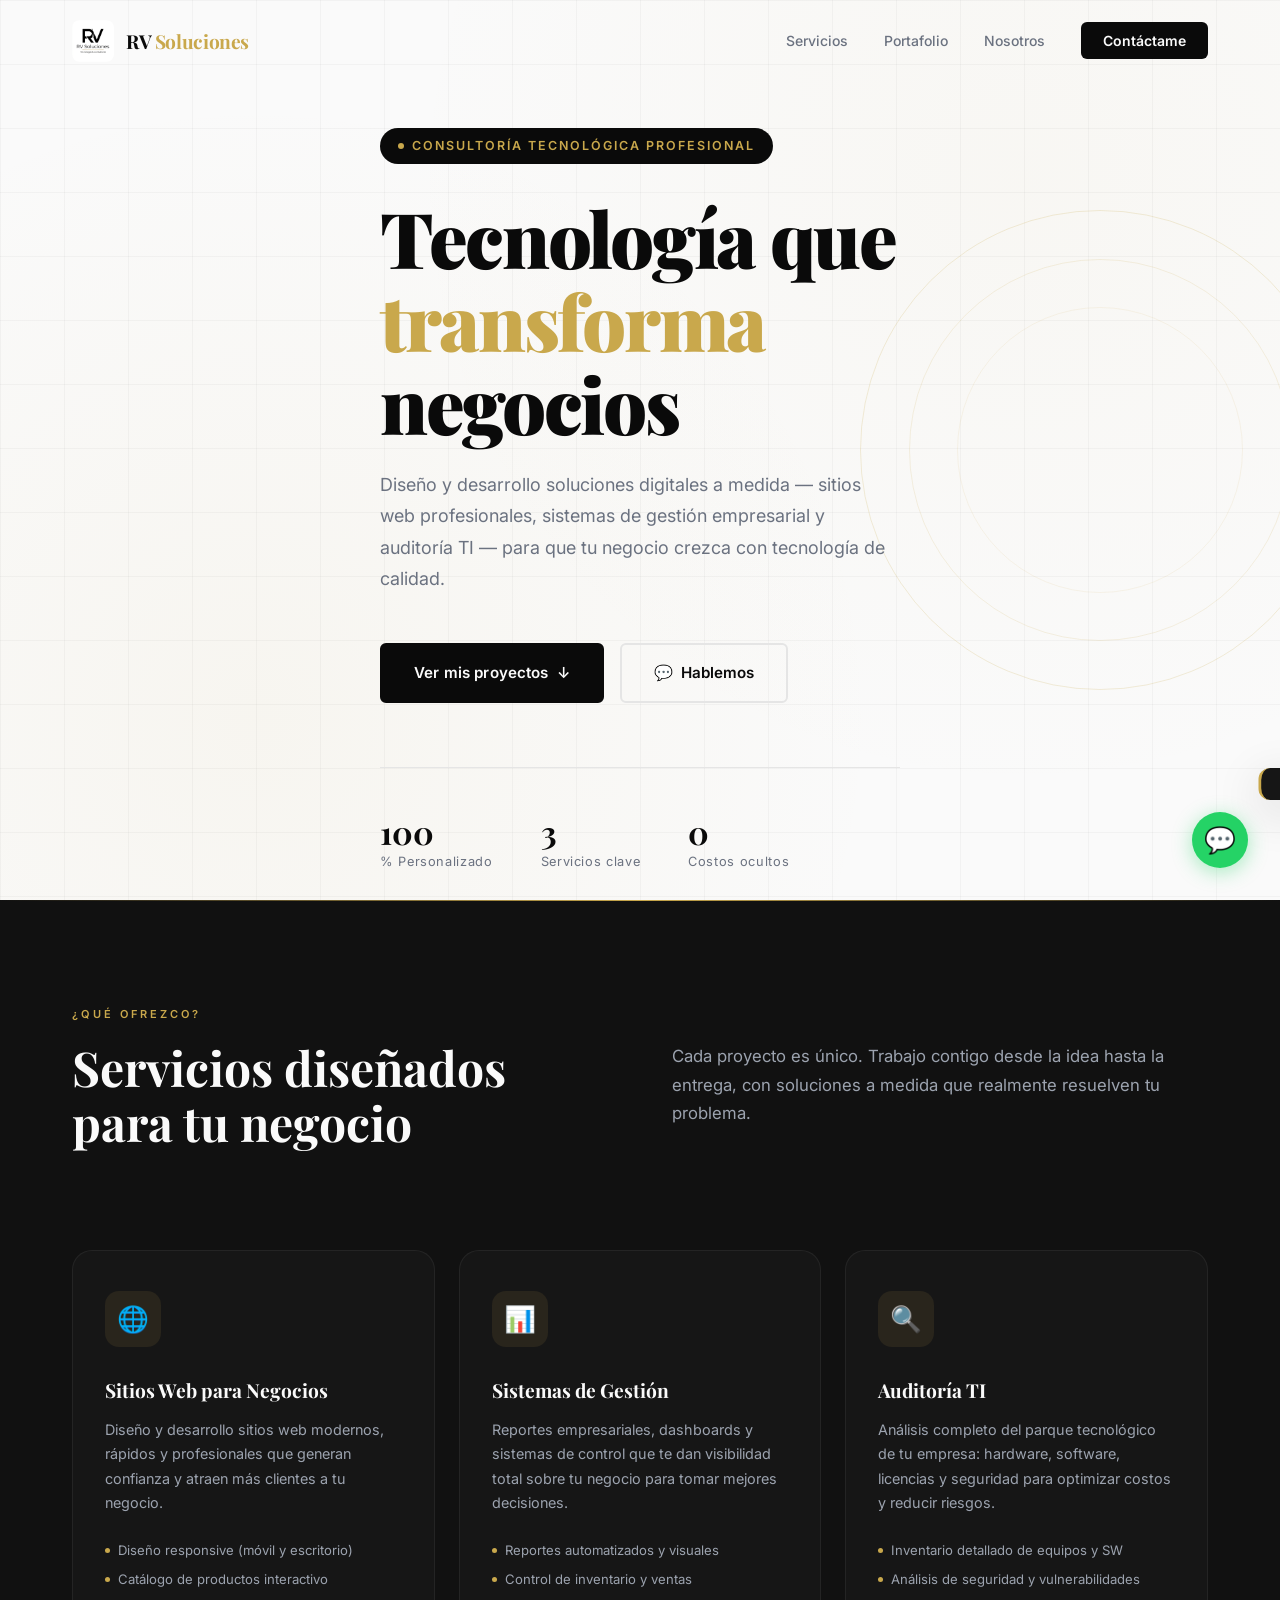
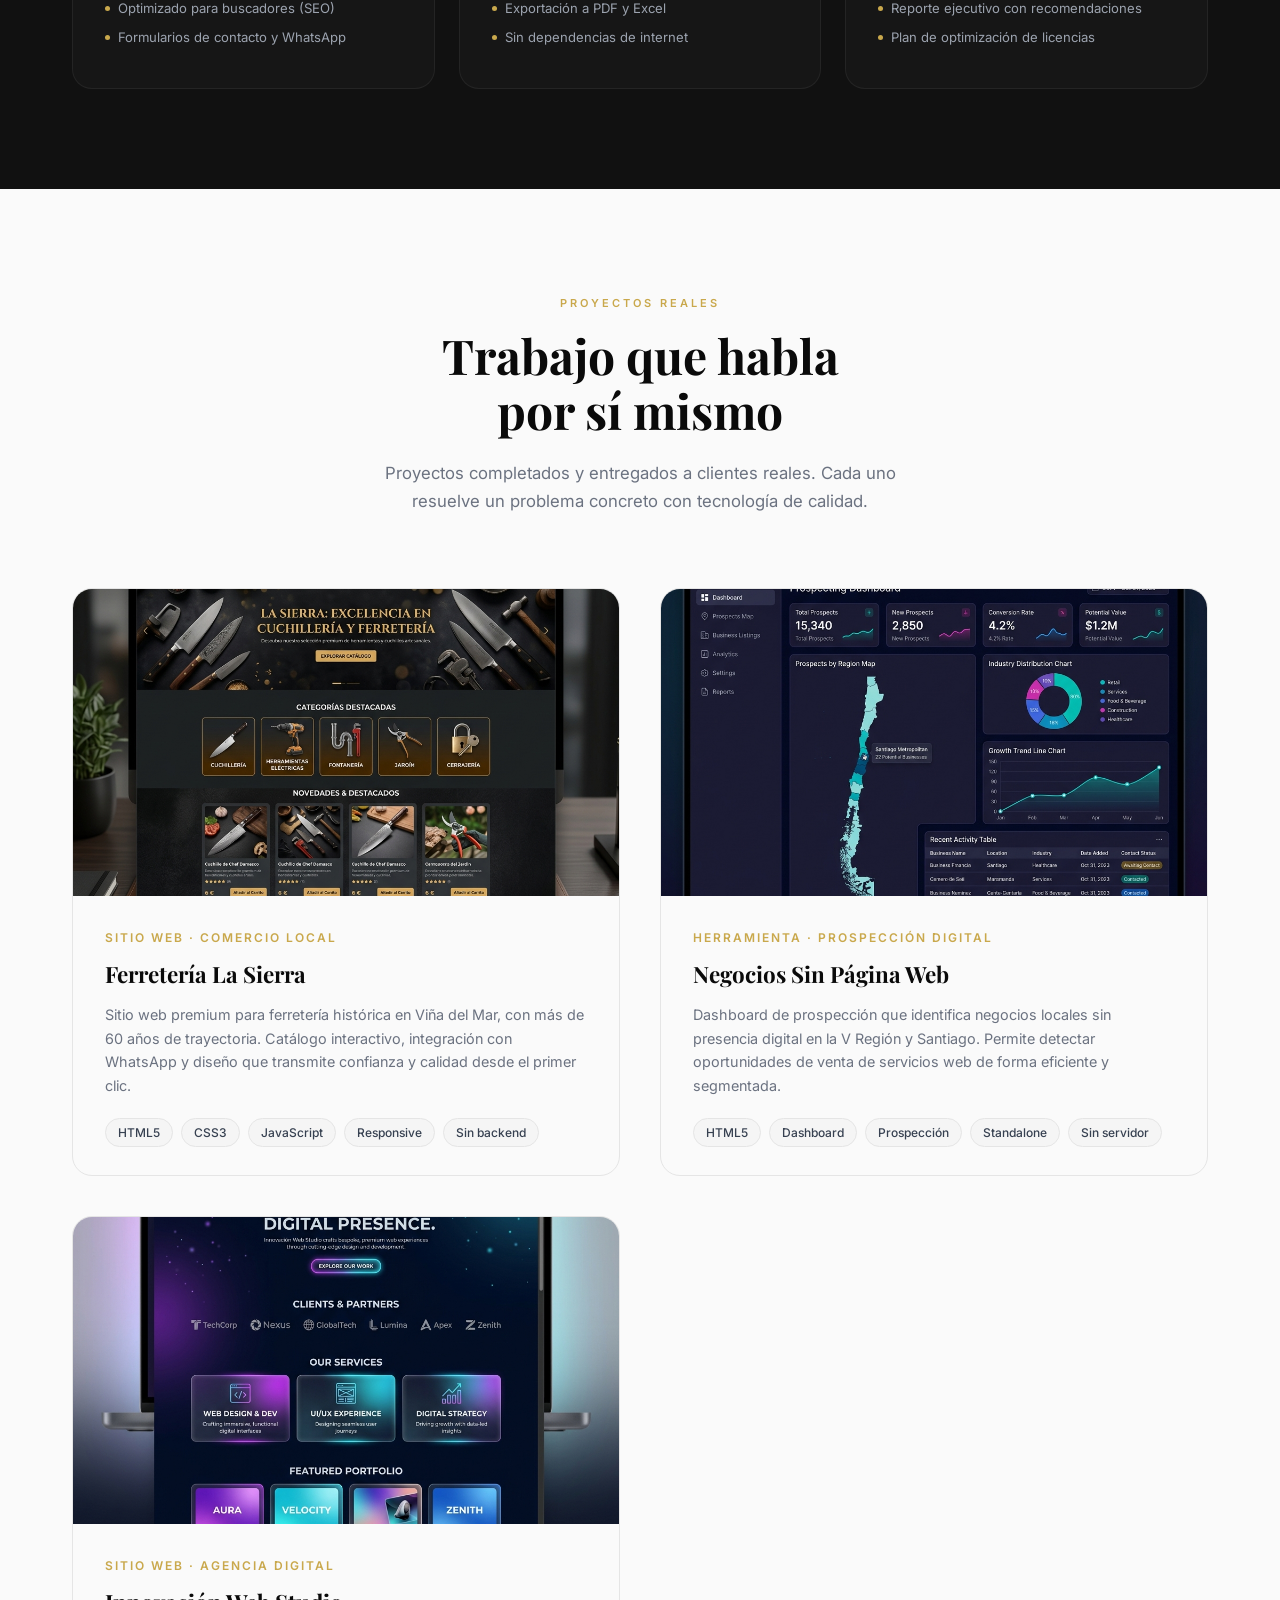
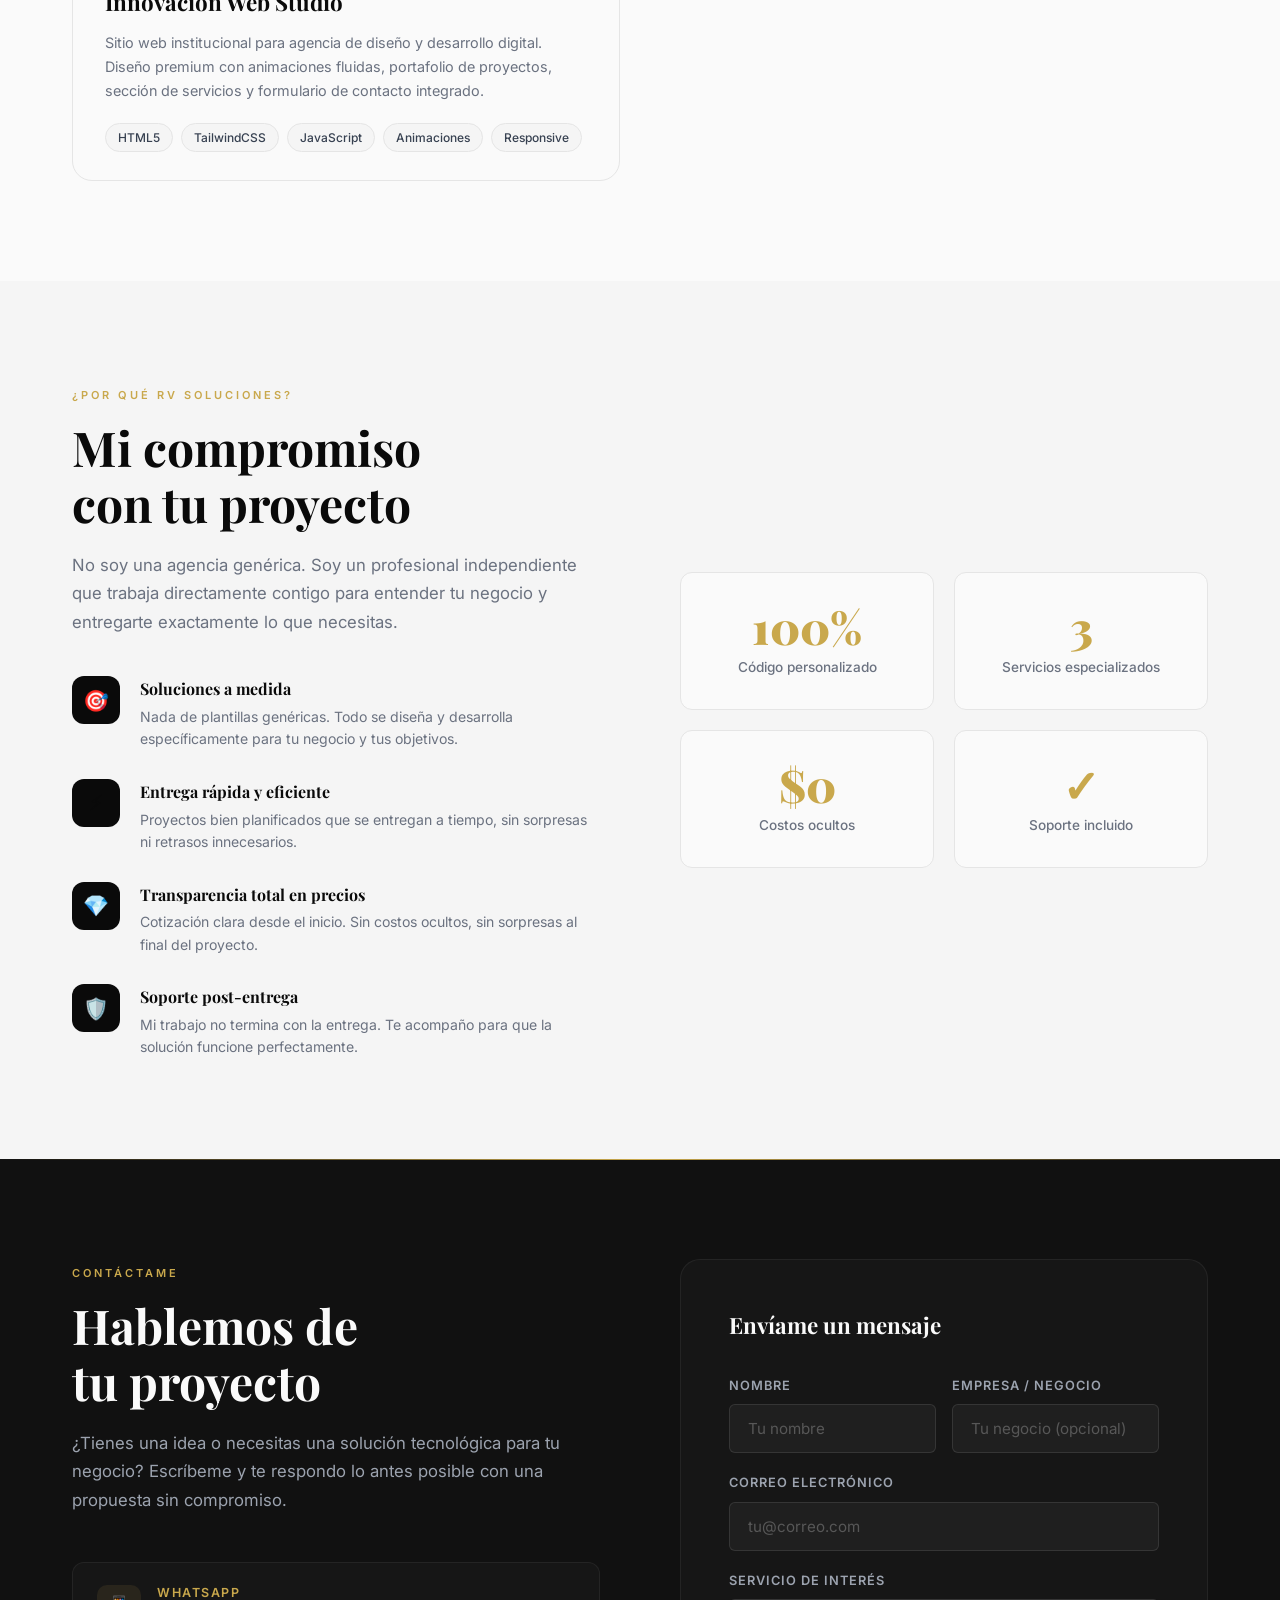
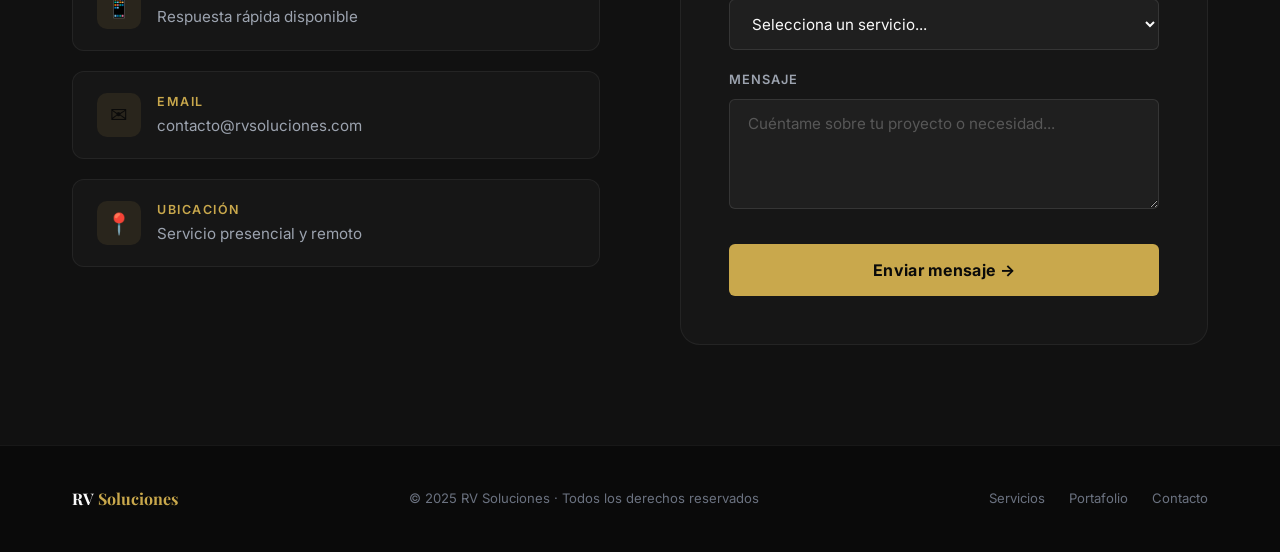
==== commit 5f4146be: "🎨 Update portfolio: 3 projects with AI-generated images" ====
--- a/index.html
+++ b/index.html
@@ -208,9 +208,8 @@
             <span class="portfolio-tag">Sitio Web · Comercio Local</span>
             <h3 class="portfolio-title">Ferretería La Sierra</h3>
             <p class="portfolio-desc">
-              Sitio web moderno y completo para ferretería local. Incluye catálogo
-              interactivo de productos, sección de contacto con WhatsApp, galería
-              de imágenes y diseño atractivo para captar clientes online.
+              Sitio web premium para ferretería histórica en Viña del Mar, con más de 60 años de trayectoria.
+              Catálogo interactivo, integración con WhatsApp y diseño que transmite confianza y calidad desde el primer clic.
             </p>
             <div class="portfolio-tech" role="list" aria-label="Tecnologías usadas">
               <span class="tech-tag">HTML5</span>
@@ -225,8 +224,8 @@
         <article class="portfolio-card reveal reveal-delay-1" id="proyectoReportes">
           <div class="portfolio-img-wrap">
             <img
-              src="assets/portfolio-reportes.png"
-              alt="Sistema de reportes empresariales — proyecto completado"
+              src="assets/portfolio-prospeccion.png"
+              alt="Herramienta de prospección de negocios — proyecto completado"
               loading="lazy"
             />
             <div class="portfolio-overlay">
@@ -234,19 +233,48 @@
             </div>
           </div>
           <div class="portfolio-info">
-            <span class="portfolio-tag">Sistema · Gestión Empresarial</span>
-            <h3 class="portfolio-title">Sistema de Reportes Empresarial</h3>
+            <span class="portfolio-tag">Herramienta · Prospección Digital</span>
+            <h3 class="portfolio-title">Negocios Sin Página Web</h3>
             <p class="portfolio-desc">
-              Dashboard de reportes empresariales completamente autónomo.
-              Visualización de datos, métricas clave y exportación de informes
-              sin necesidad de servidor ni conexión a internet.
+              Dashboard de prospección que identifica negocios locales sin presencia digital
+              en la V Región y Santiago. Permite detectar oportunidades de venta de servicios
+              web de forma eficiente y segmentada.
             </p>
             <div class="portfolio-tech" role="list" aria-label="Tecnologías usadas">
               <span class="tech-tag">HTML5</span>
               <span class="tech-tag">Dashboard</span>
-              <span class="tech-tag">Gráficas</span>
+              <span class="tech-tag">Prospección</span>
               <span class="tech-tag">Standalone</span>
               <span class="tech-tag">Sin servidor</span>
+            </div>
+          </div>
+        </article>
+
+        <article class="portfolio-card reveal reveal-delay-2" id="proyectoSocialHub">
+          <div class="portfolio-img-wrap">
+            <img
+              src="assets/portfolio-social-hub.png"
+              alt="Sitio web agencia digital Innovación Web Studio — proyecto completado"
+              loading="lazy"
+            />
+            <div class="portfolio-overlay">
+              <span class="portfolio-view-btn">Ver proyecto</span>
+            </div>
+          </div>
+          <div class="portfolio-info">
+            <span class="portfolio-tag">Sitio Web · Agencia Digital</span>
+            <h3 class="portfolio-title">Innovación Web Studio</h3>
+            <p class="portfolio-desc">
+              Sitio web institucional para agencia de diseño y desarrollo digital.
+              Diseño premium con animaciones fluidas, portafolio de proyectos,
+              sección de servicios y formulario de contacto integrado.
+            </p>
+            <div class="portfolio-tech" role="list" aria-label="Tecnologías usadas">
+              <span class="tech-tag">HTML5</span>
+              <span class="tech-tag">TailwindCSS</span>
+              <span class="tech-tag">JavaScript</span>
+              <span class="tech-tag">Animaciones</span>
+              <span class="tech-tag">Responsive</span>
             </div>
           </div>
         </article>
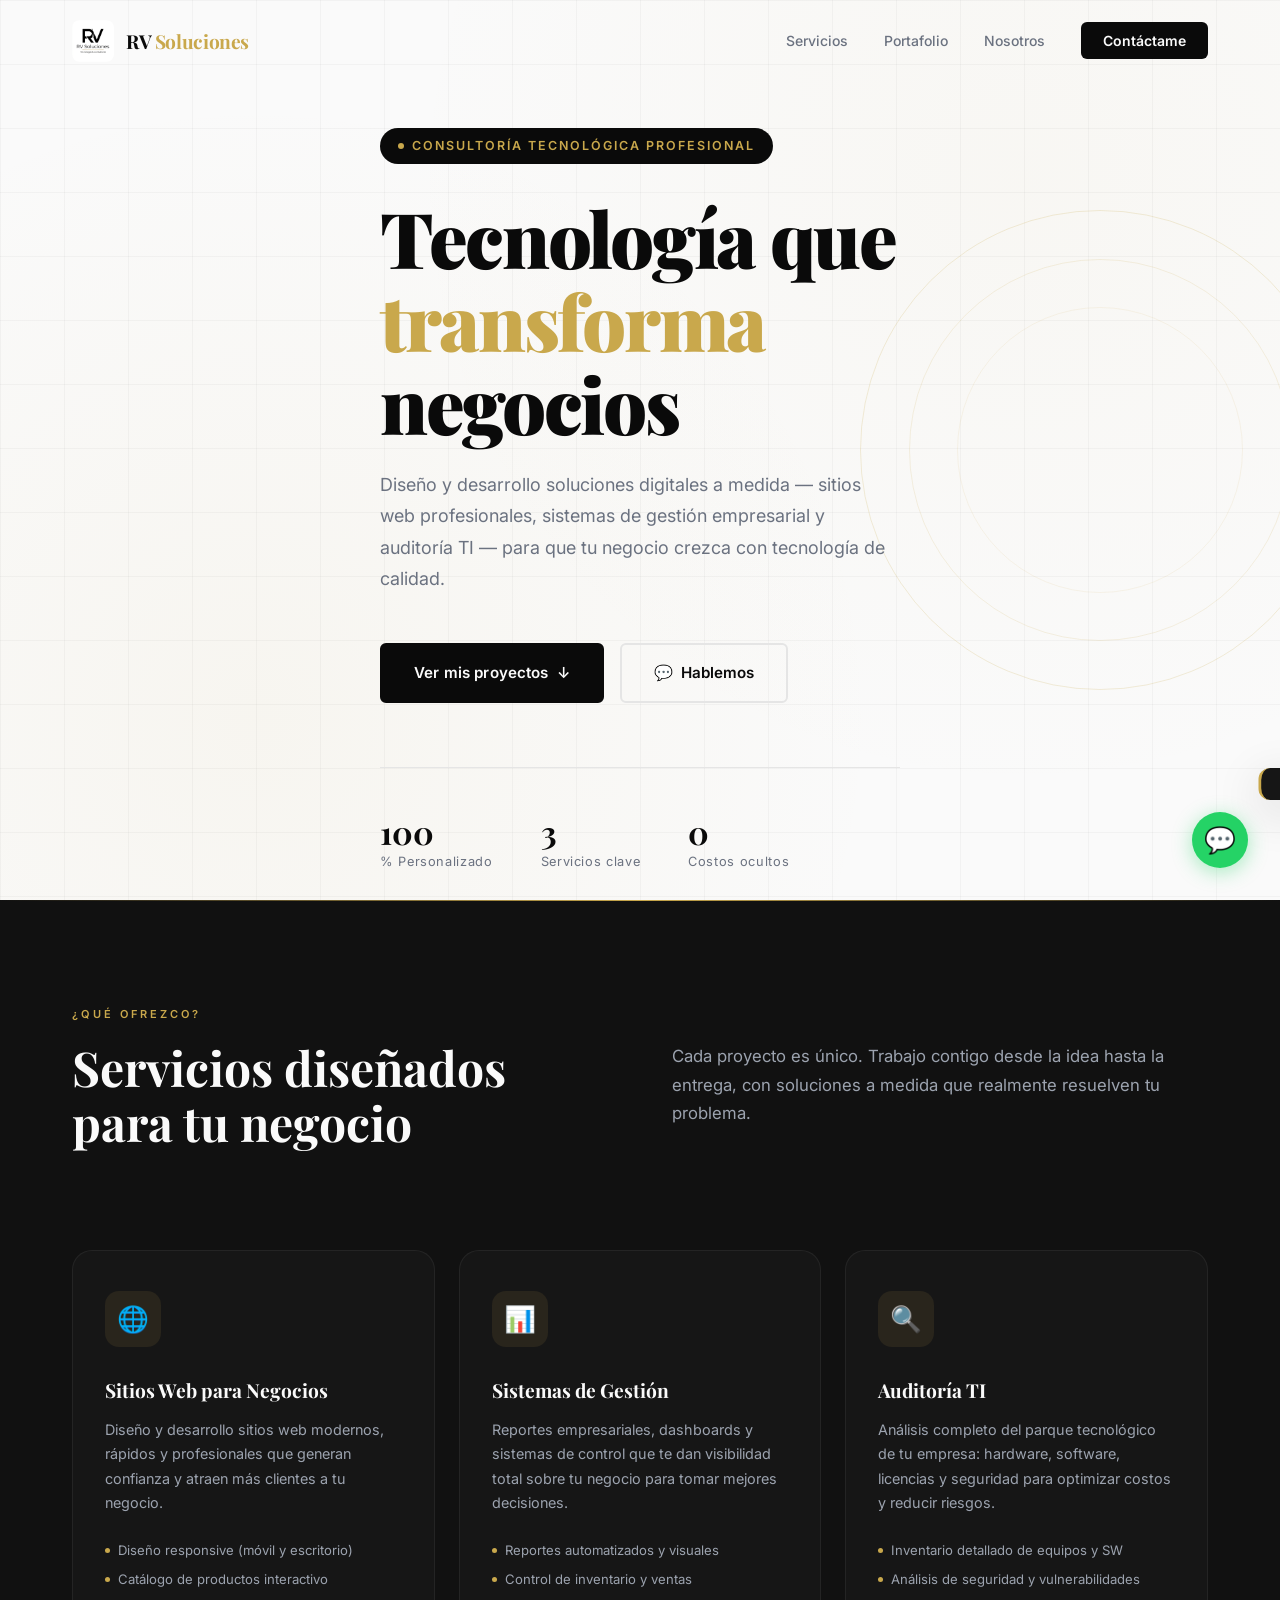
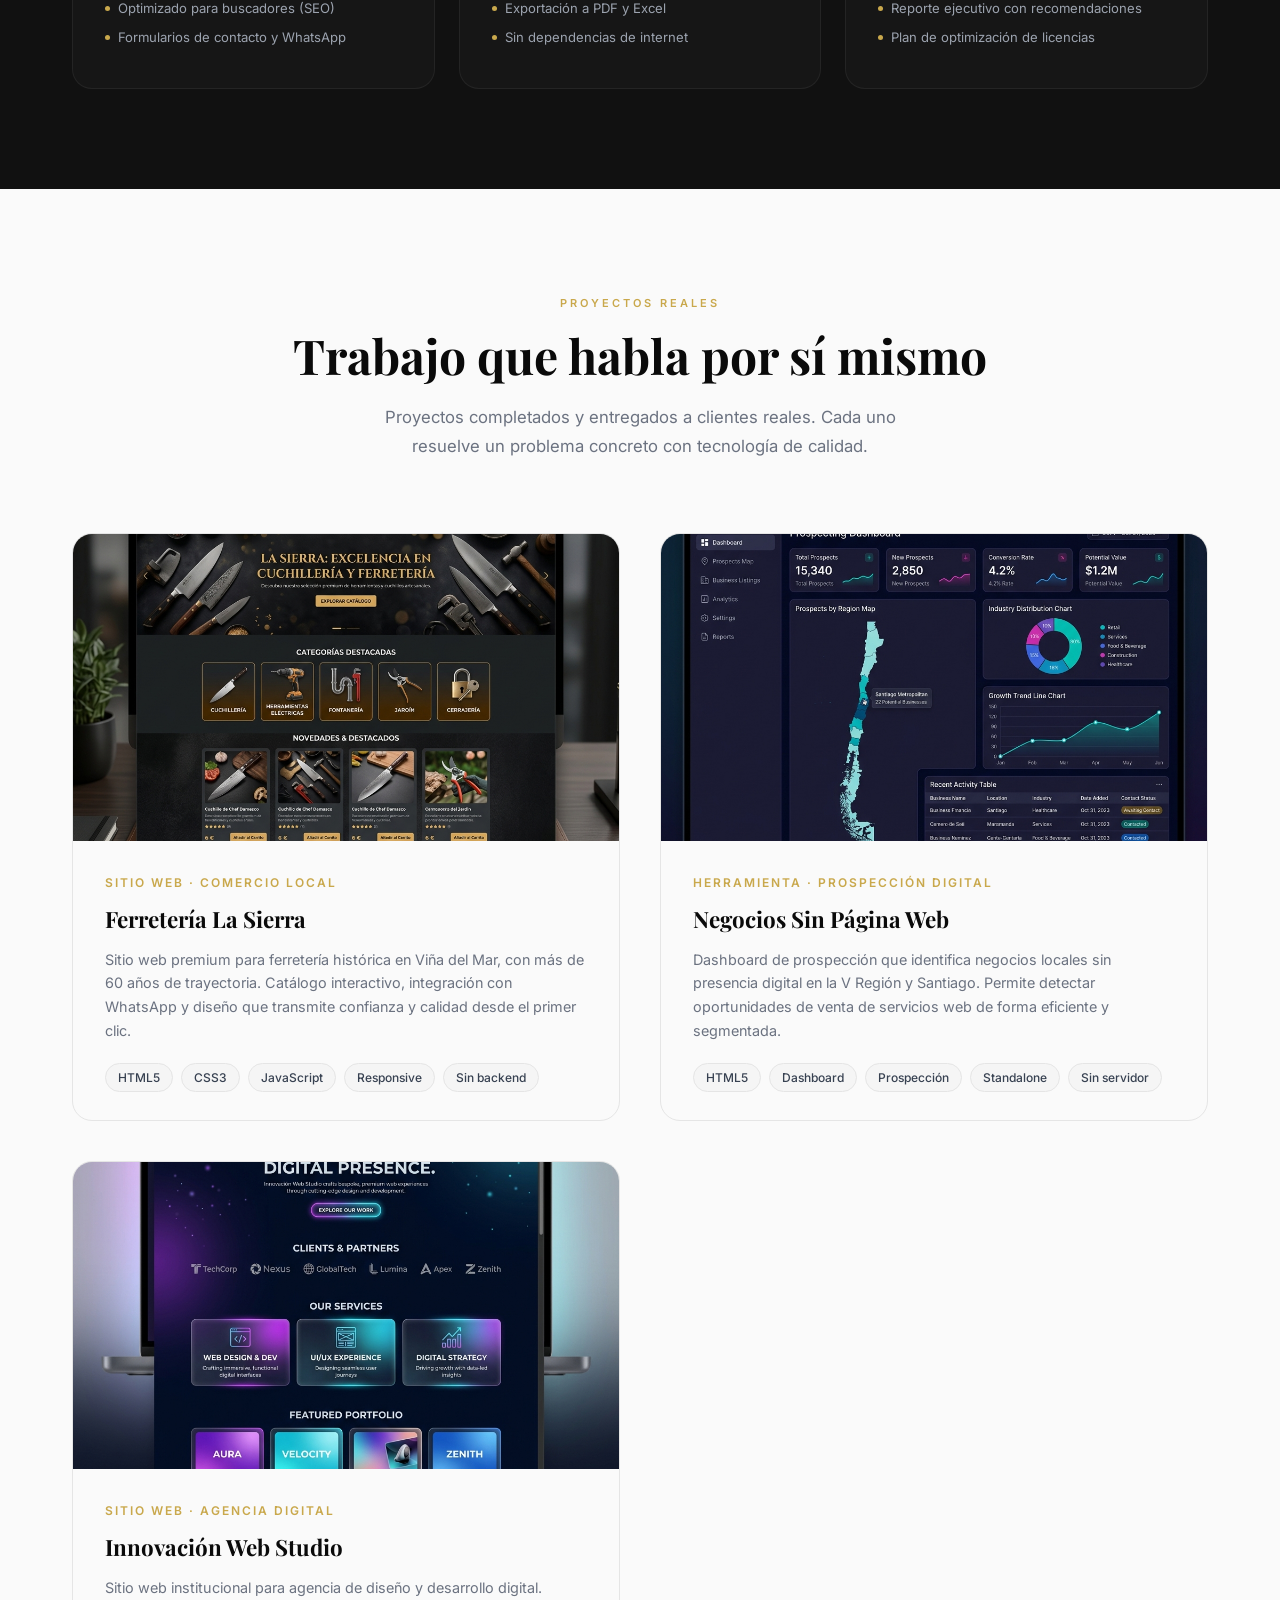
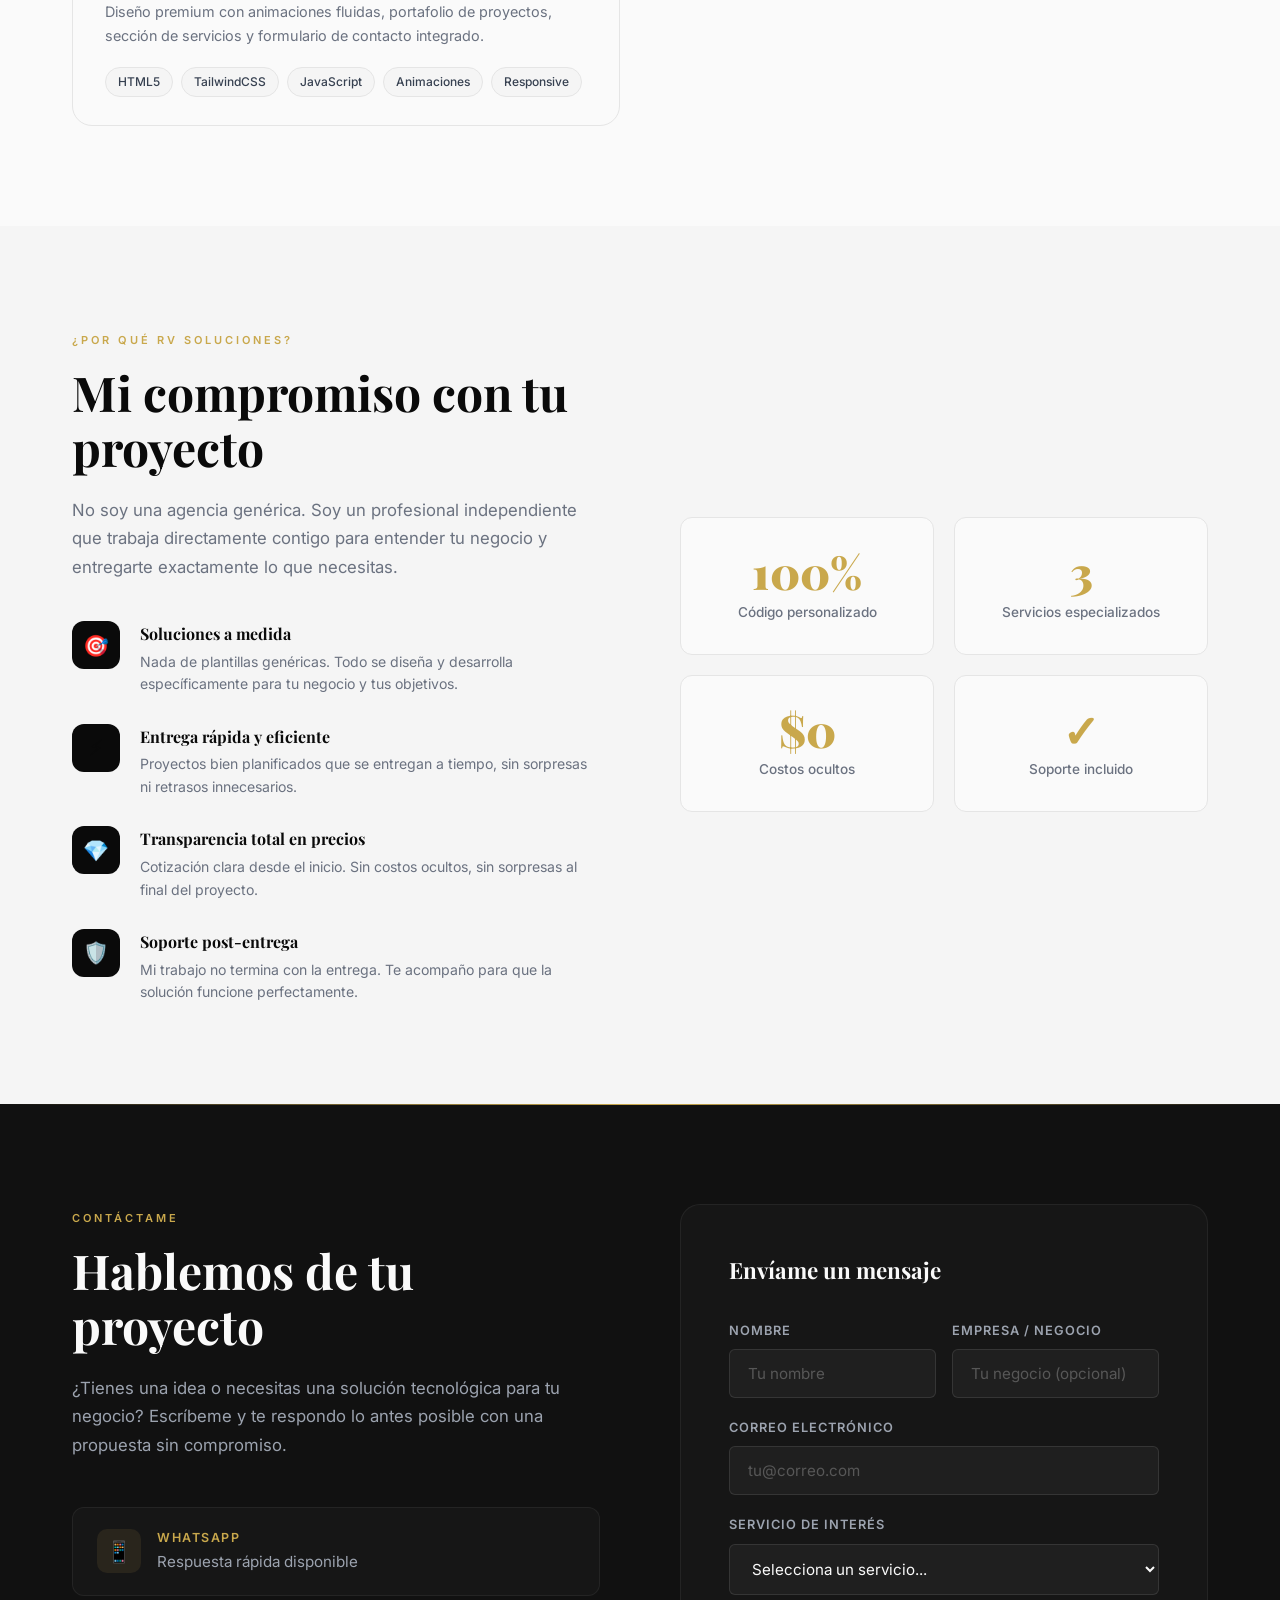
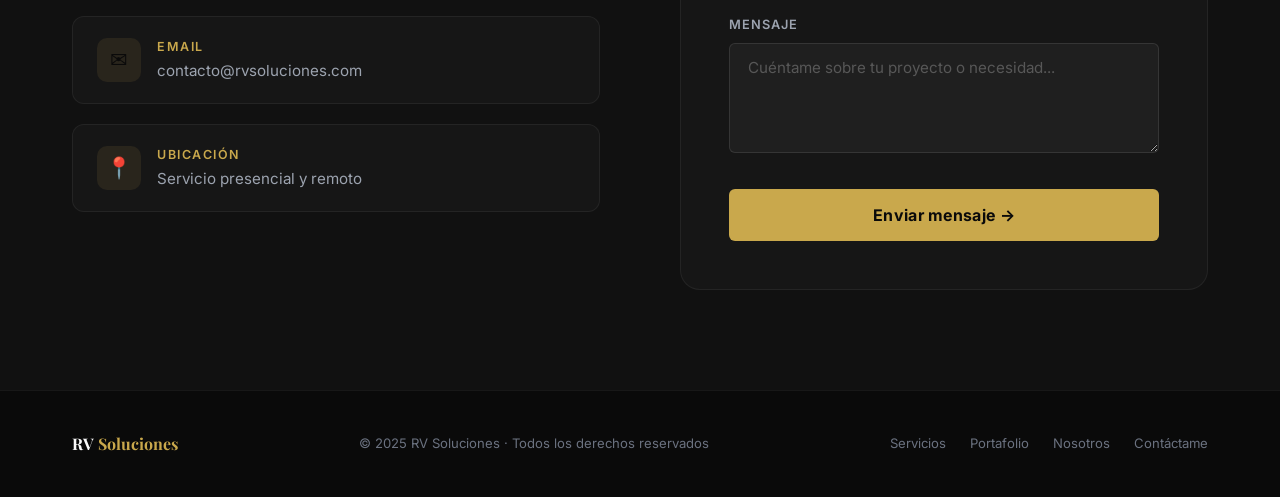
==== commit b509f6a3: "🚀 Add CMS Admin dashboard & dynamic config system" ====
--- a/index.html
+++ b/index.html
@@ -514,6 +514,8 @@
   <!-- Toast Notification -->
   <div class="toast" id="toast" role="alert" aria-live="polite"></div>
 
+  <script src="config.js"></script>
+  <script src="render-config.js"></script>
   <script src="main.js"></script>
 </body>
 </html>
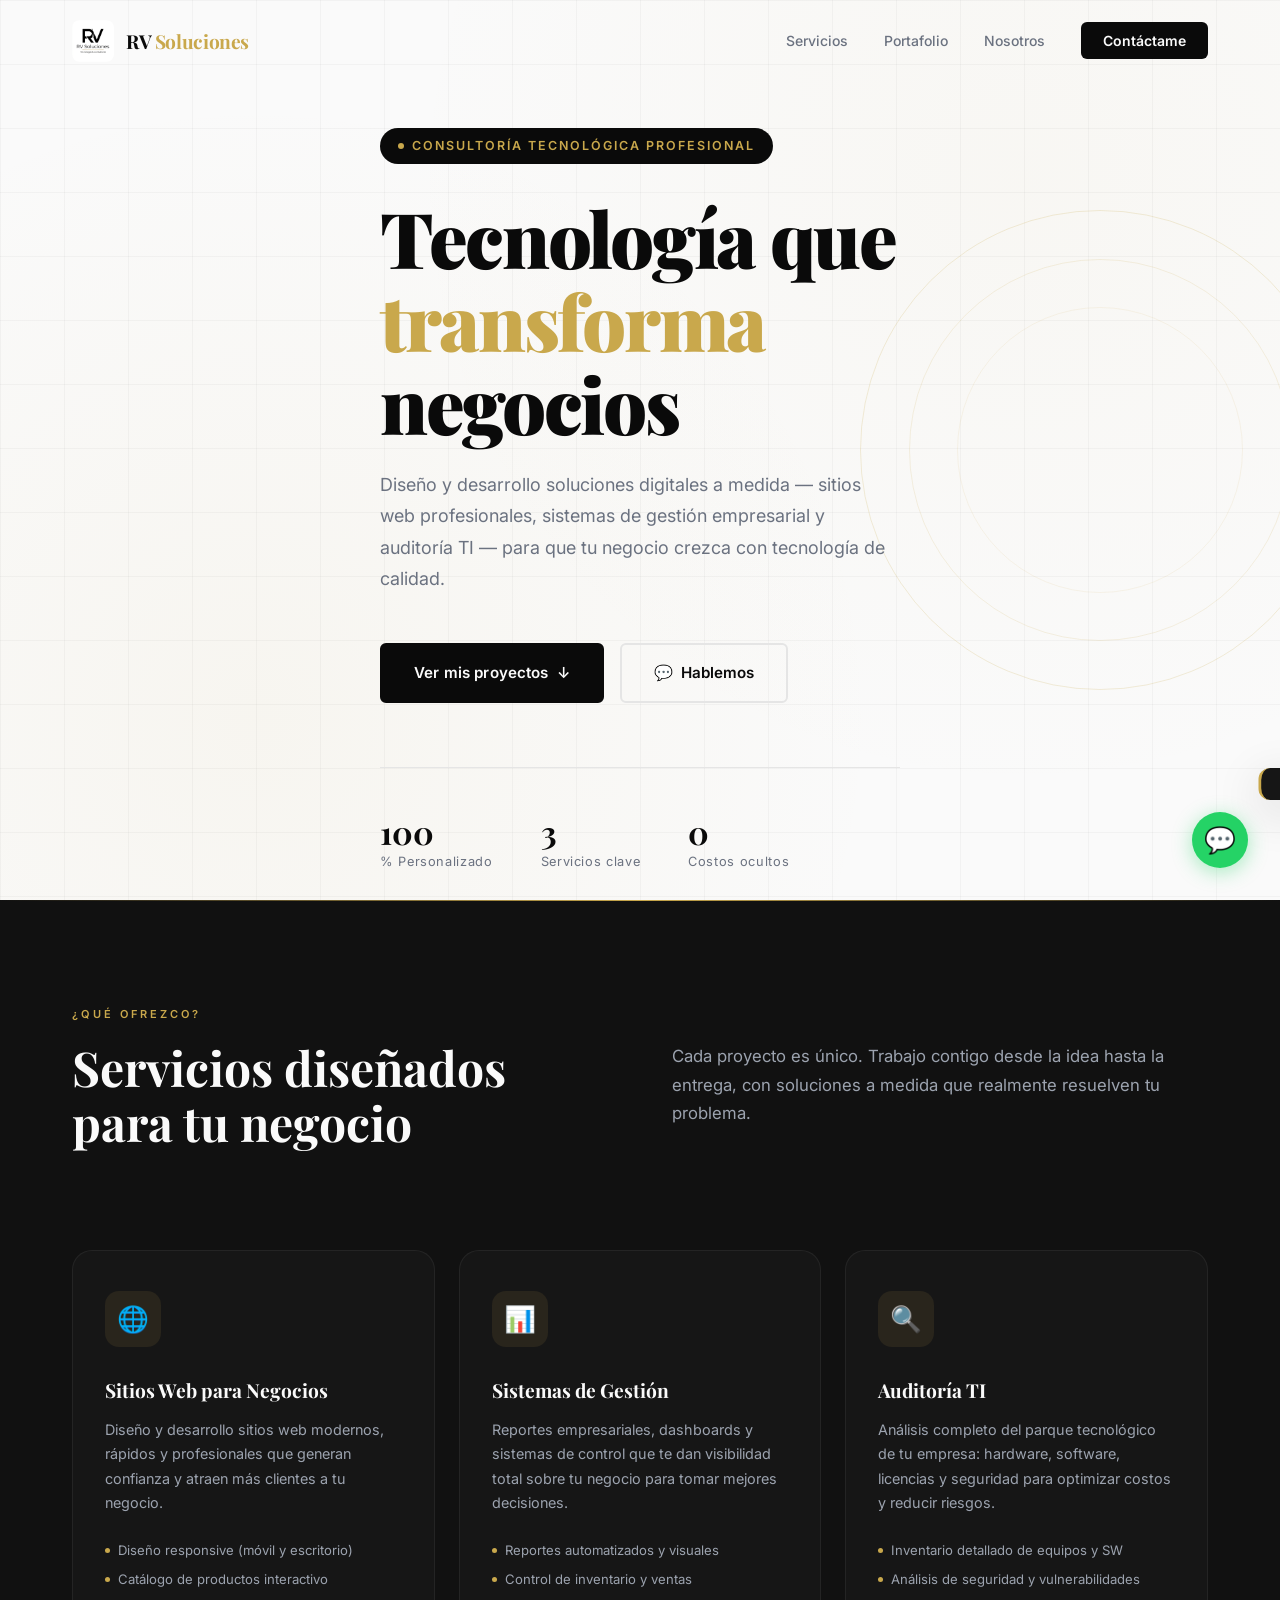
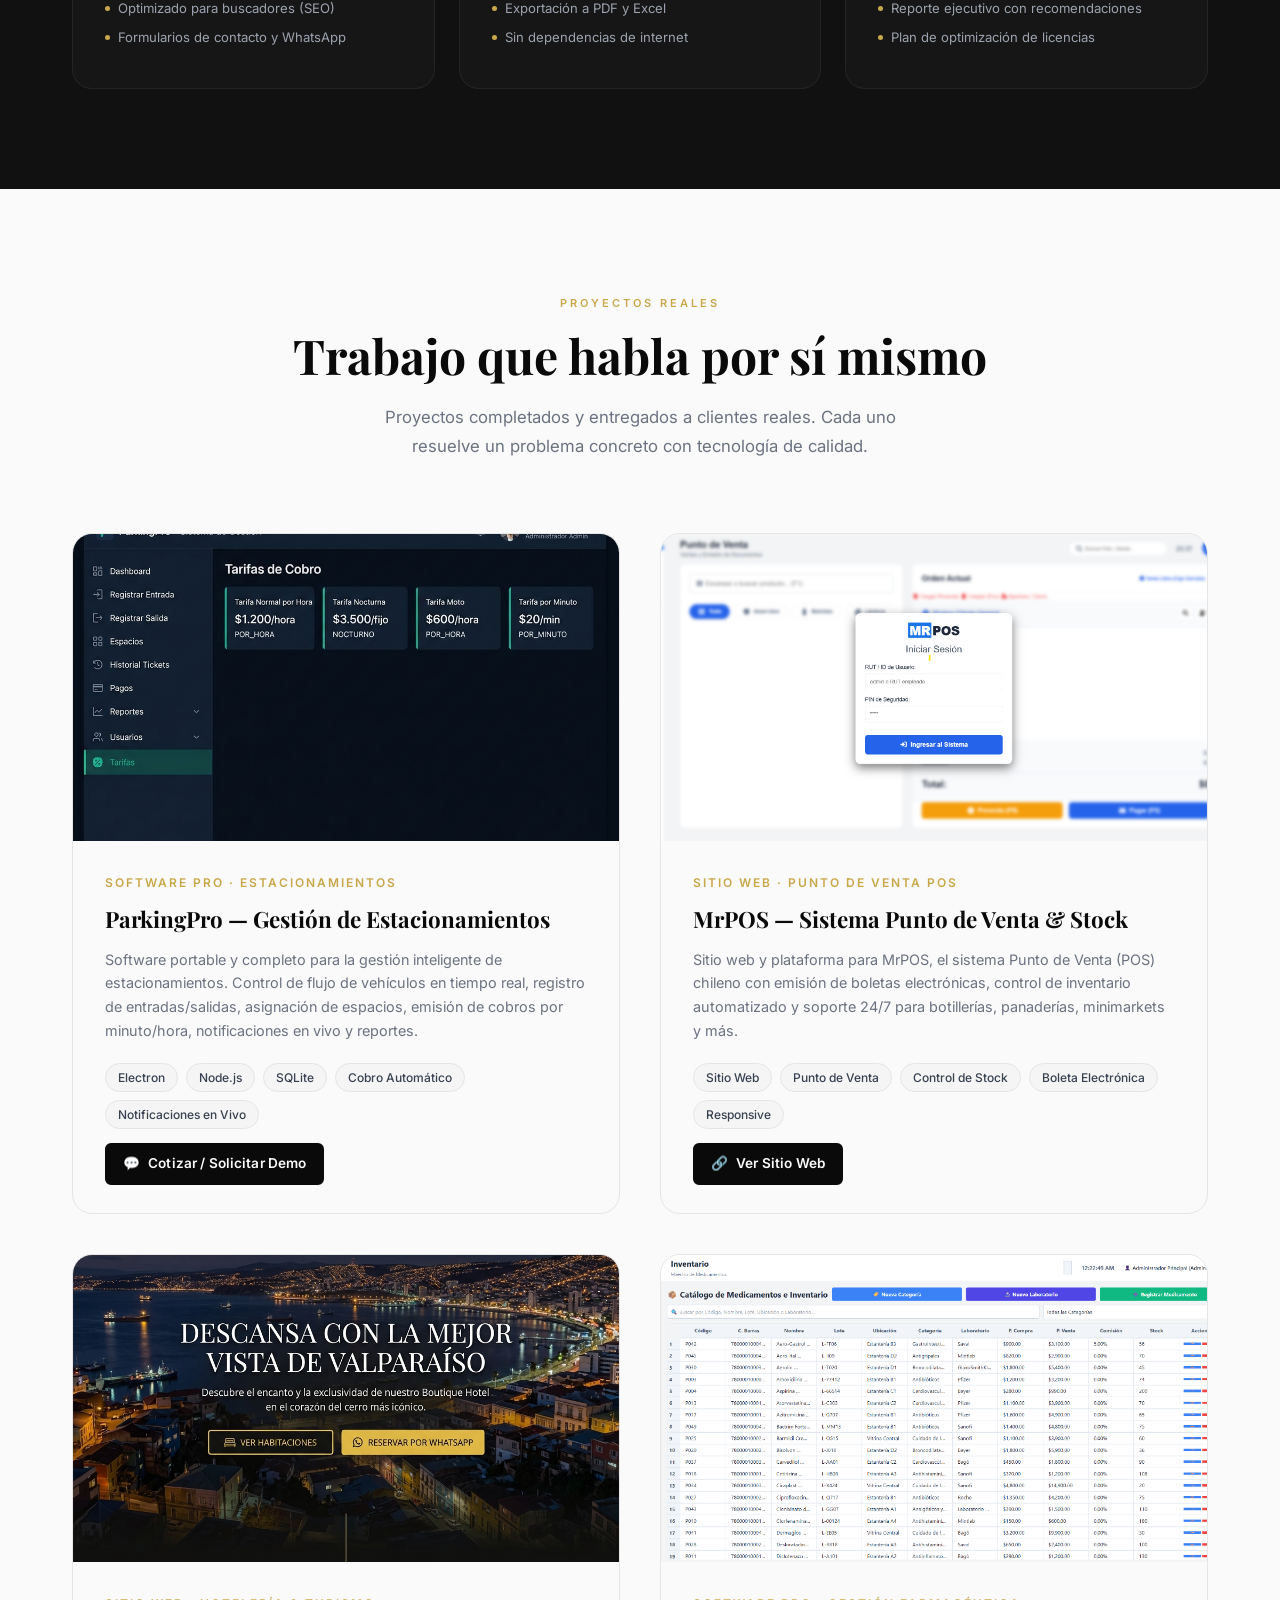
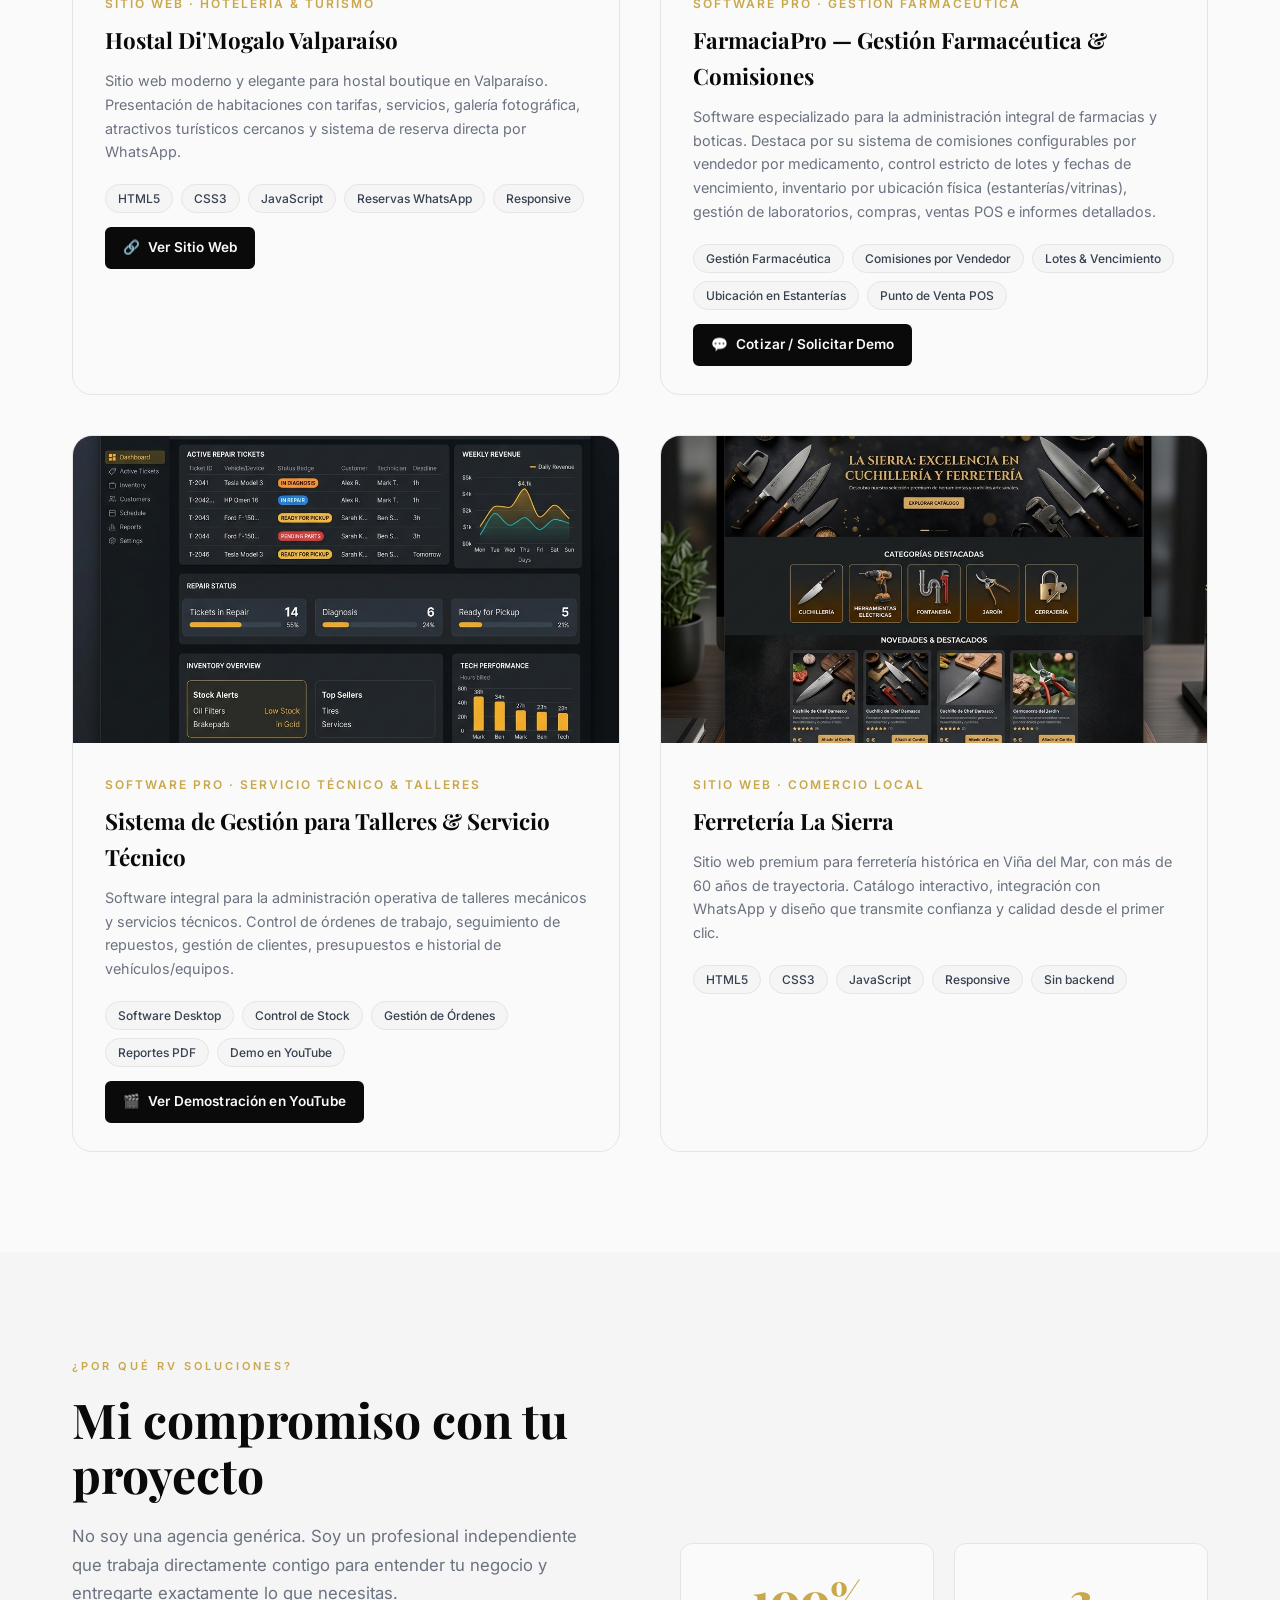
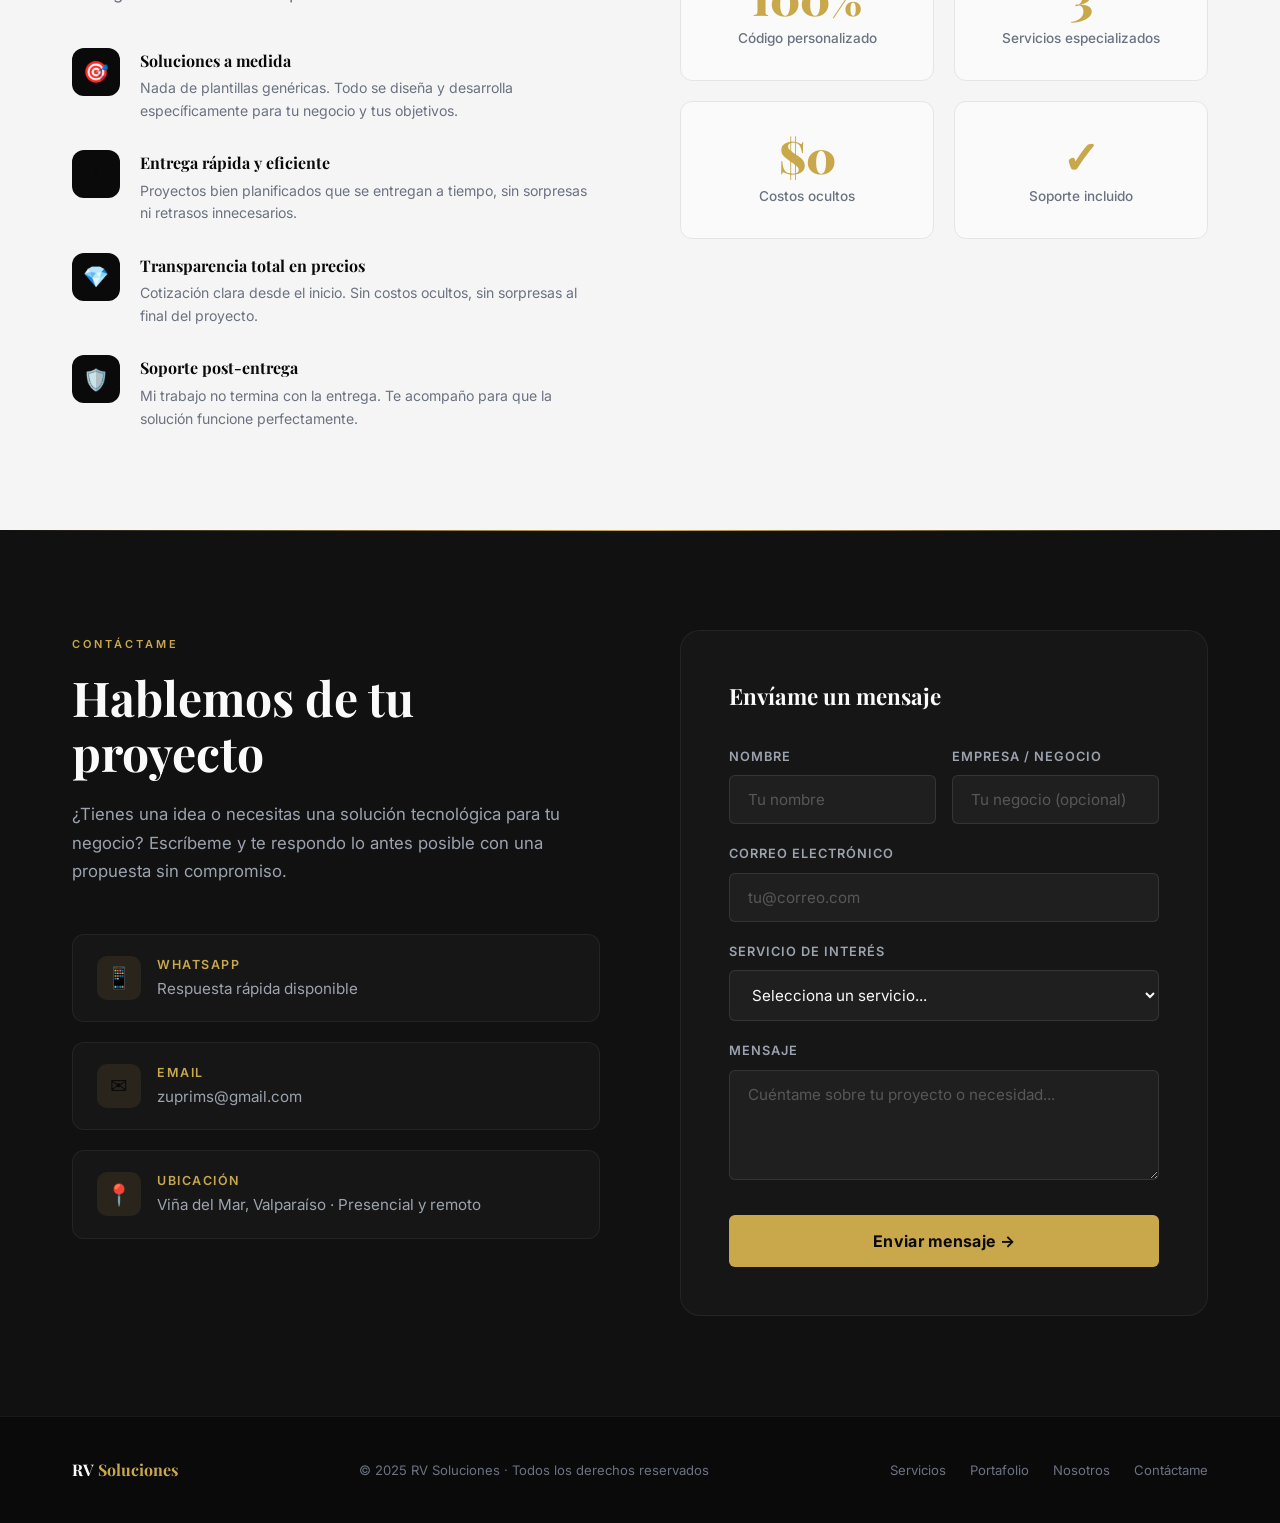
==== commit bde52ab3: "✉️ Send contact form to zuprims@gmail.com & 📍 link Ubicación to Viña del Mar Google Maps" ====
--- a/index.html
+++ b/index.html
@@ -388,24 +388,29 @@
               </div>
             </a>
 
-            <a href="mailto:contacto@rvsoluciones.com"
+            <a href="mailto:zuprims@gmail.com"
                class="contact-method"
                id="emailContactBtn"
                aria-label="Enviar correo electrónico">
               <div class="contact-method-icon">✉️</div>
               <div class="contact-method-info">
                 <h4>Email</h4>
-                <p>contacto@rvsoluciones.com</p>
+                <p>zuprims@gmail.com</p>
               </div>
             </a>
 
-            <div class="contact-method" id="locationMethod">
+            <a href="https://maps.google.com/?q=Vi%C3%B1a+del+Mar,+Chile"
+               target="_blank"
+               rel="noopener noreferrer"
+               class="contact-method"
+               id="locationMethod"
+               aria-label="Ver ubicación en Google Maps">
               <div class="contact-method-icon">📍</div>
               <div class="contact-method-info">
                 <h4>Ubicación</h4>
-                <p>Servicio presencial y remoto</p>
-              </div>
-            </div>
+                <p>Viña del Mar, Chile (Presencial y remoto)</p>
+              </div>
+            </a>
           </div>
         </div>
 
